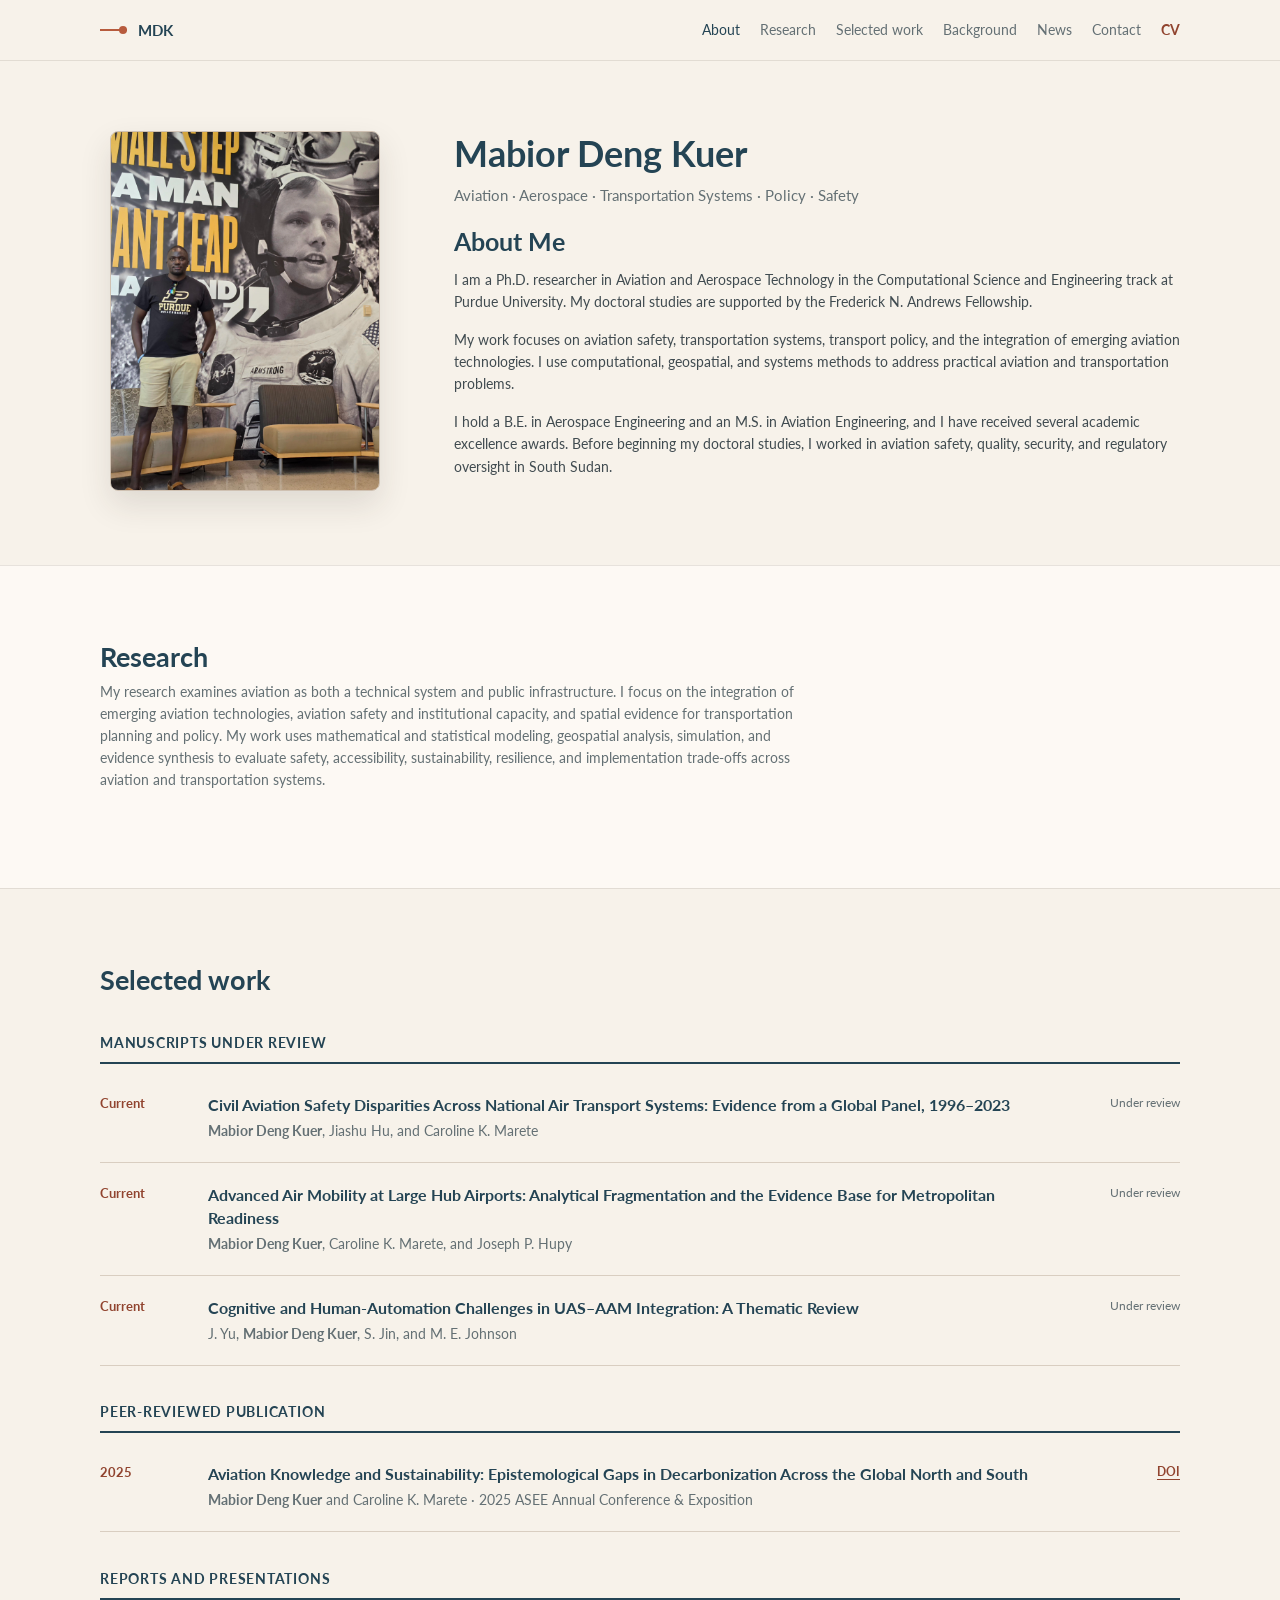
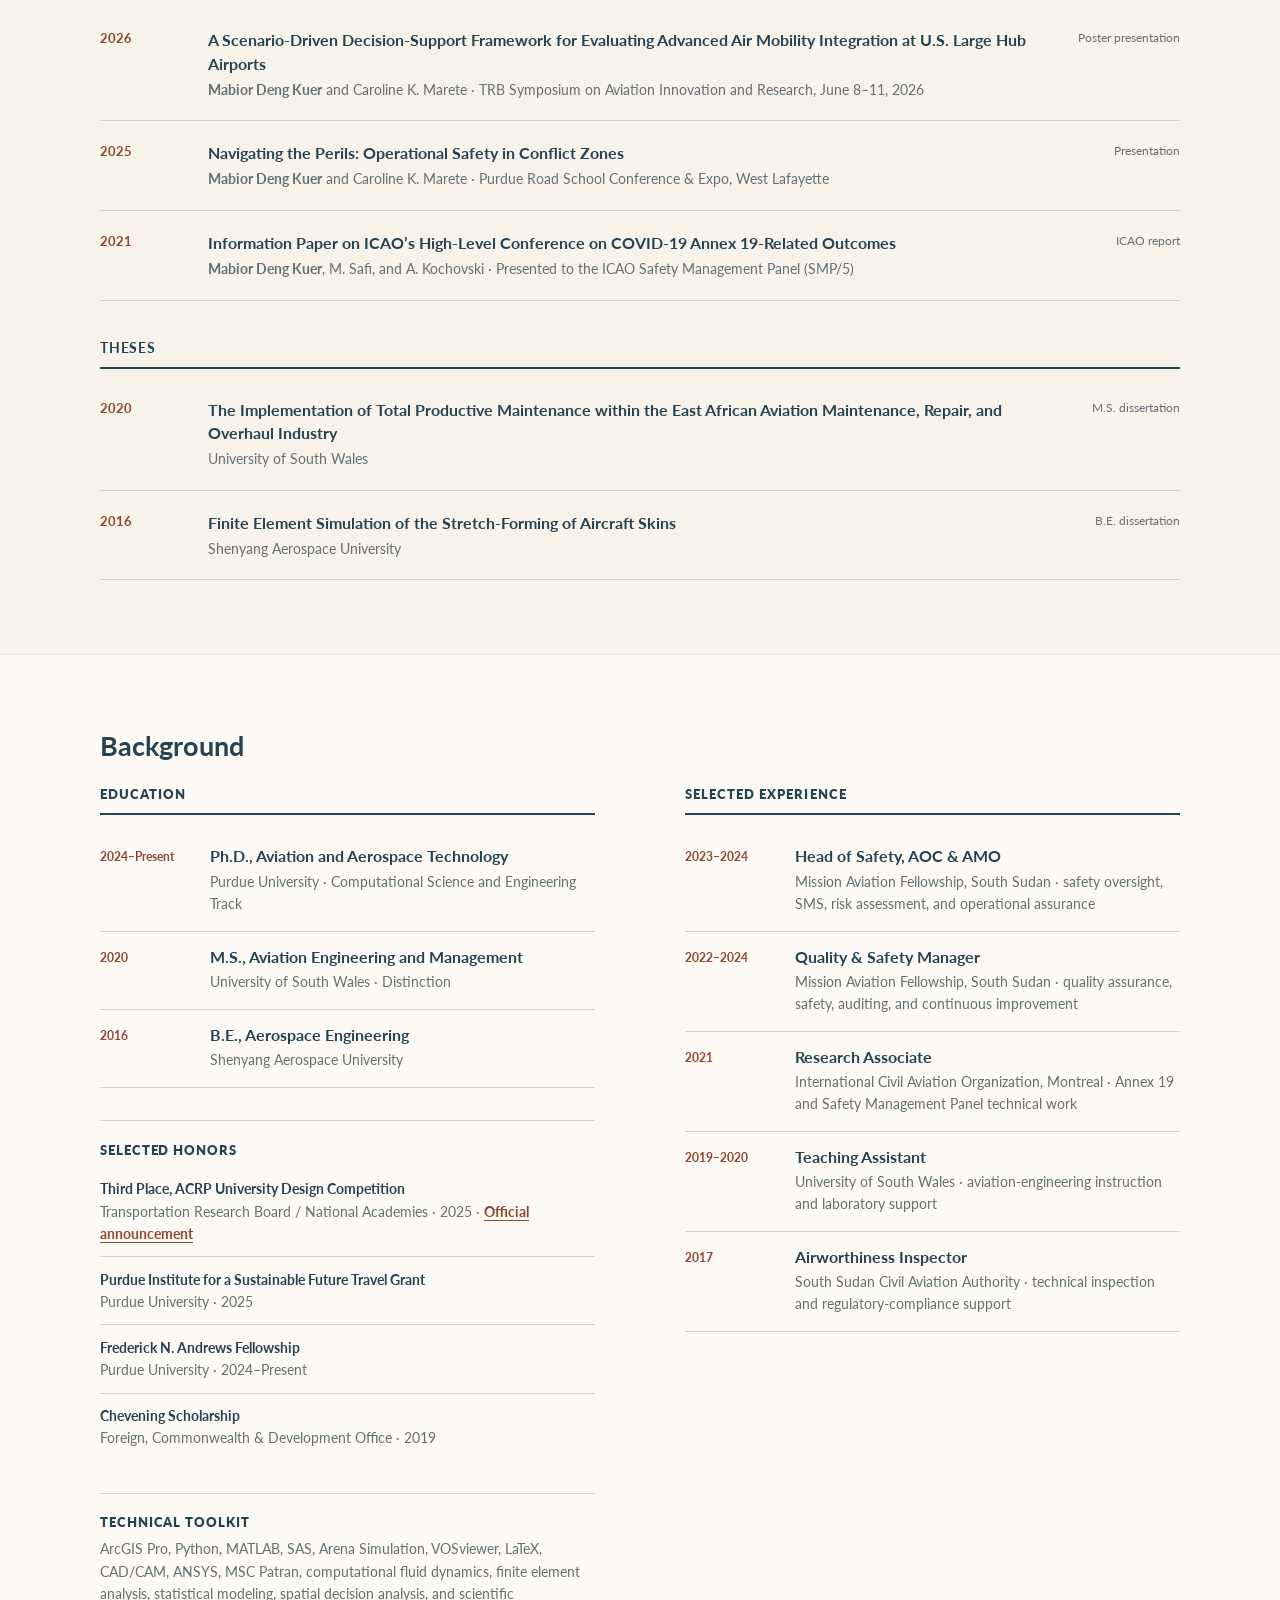
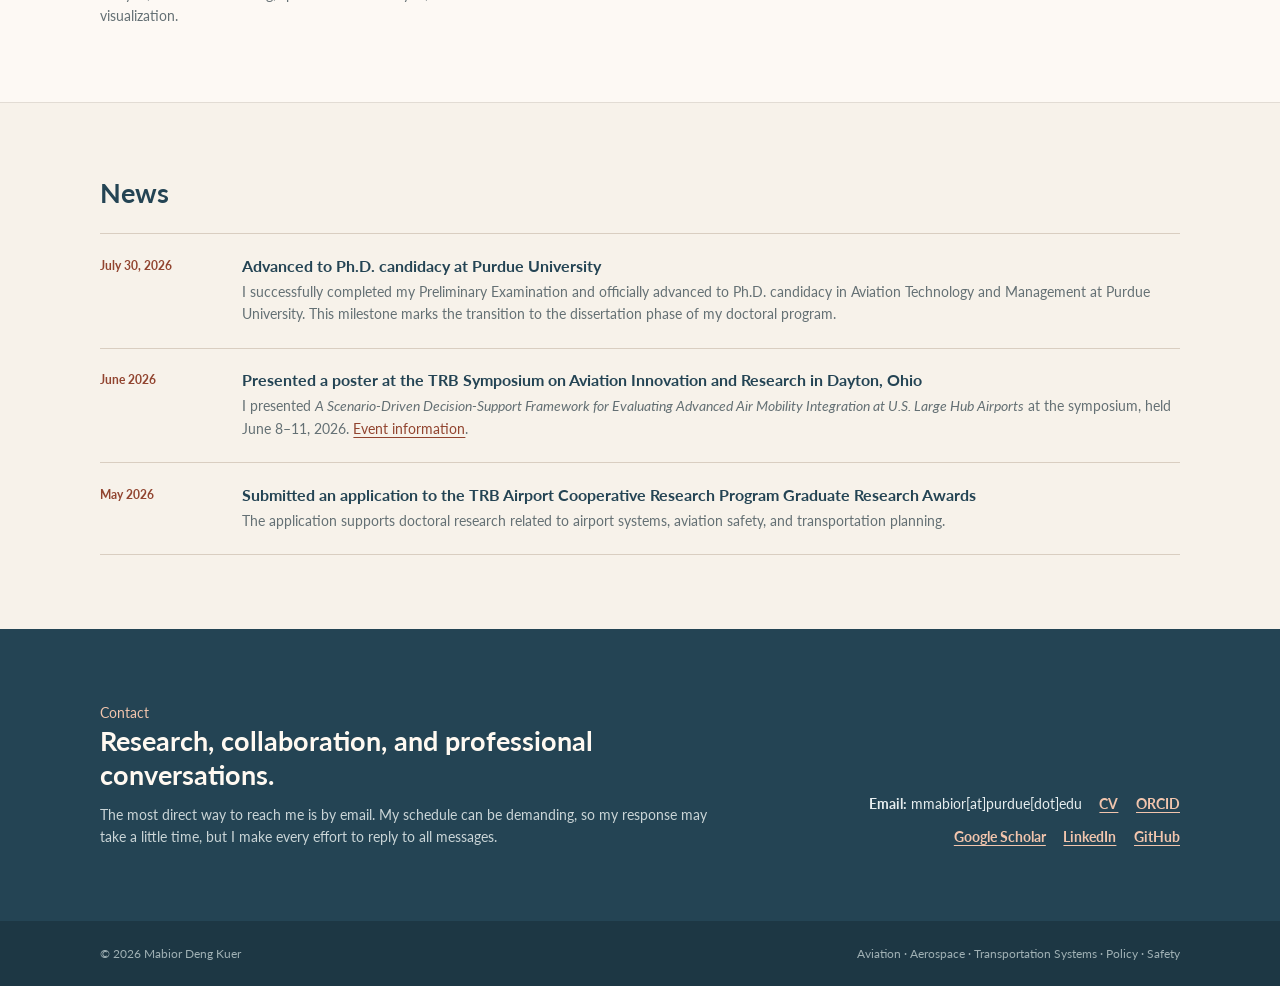
==== index.html @ 644b7e31 "Updated" ====
<!DOCTYPE html>

<html lang="en">
<head>
<meta charset="utf-8"/>
<meta content="width=device-width, initial-scale=1" name="viewport"/>
<title>Mabior Deng Kuer | Ph.D. Student at Purdue University</title>
<meta content="Mabior Deng Kuer is a Purdue University Ph.D. researcher in Aviation and Aerospace Technology working across Advanced Air Mobility, airport systems, transport policy, aviation safety, GIS, and computational methods." name="description"/>
<meta content="#f7f2ea" name="theme-color"/>
<meta content="website" property="og:type"/>
<meta content="Mabior Deng Kuer | Ph.D. Student at Purdue University" property="og:title"/>
<meta content="Research in transportation systems, transport policy, aviation safety, Advanced Air Mobility, and GIS." property="og:description"/>
<meta content="https://mabiordeng.github.io/profile.jpg" property="og:image"/>
<link href="https://mabiordeng.github.io/" rel="canonical"/>
<link href="https://fonts.googleapis.com" rel="preconnect"/>
<link crossorigin="" href="https://fonts.gstatic.com" rel="preconnect"/>
<link href="https://fonts.googleapis.com/css2?family=Lato:wght@400;700&amp;display=swap" rel="stylesheet"/>
<style>
    :root {
      --paper: #f7f2ea;
      --paper-light: #fffdf9;
      --ink: #25323a;
      --muted: #647074;
      --navy: #244454;
      --rust: #b75b3d;
      --rust-dark: #91442f;
      --sage: #738177;
      --line: #d9cec1;
      --soft-line: rgba(75, 61, 48, .12);
      --max: 1080px;
      --sans: "Lato", Arial, Helvetica, sans-serif;
      --serif: "Lato", Arial, Helvetica, sans-serif;
    }
    * { box-sizing: border-box; }
    html { scroll-behavior: smooth; }
    body {
      margin: 0;
      color: var(--ink);
      background: var(--paper);
      font-family: var(--sans);
      font-size: 14px;
      line-height: 1.58;
      text-rendering: optimizeLegibility;
    }
    a { color: var(--rust-dark); text-underline-offset: 3px; }
    a:hover { color: var(--navy); }
    img { max-width: 100%; }
    .wrap { width: min(calc(100% - 2.5rem), var(--max)); margin-inline: auto; }
    .skip-link { position: absolute; left: -9999px; top: 0; }
    .skip-link:focus { left: 1rem; top: 1rem; z-index: 1000; padding: .6rem .8rem; background: #fff; }

    .site-header {
      position: sticky;
      top: 0;
      z-index: 100;
      background: rgba(247, 242, 234, .94);
      border-bottom: 1px solid var(--soft-line);
      backdrop-filter: blur(12px);
    }
    .nav {
      min-height: 60px;
      display: flex;
      align-items: center;
      justify-content: space-between;
      gap: 1.5rem;
    }
    .brand {
      display: inline-flex;
      align-items: center;
      gap: .7rem;
      color: var(--navy);
      text-decoration: none;
      font-family: var(--serif);
      font-size: .95rem;
      font-weight: 700;
      white-space: nowrap;
    }
    .brand-mark { width: 27px; height: 2px; background: var(--rust); position: relative; }
    .brand-mark::after { content: ""; position: absolute; right: 0; top: -3px; width: 8px; height: 8px; border-radius: 50%; background: var(--rust); }
    .nav-links { display: flex; align-items: center; gap: 1.25rem; list-style: none; margin: 0; padding: 0; }
    .nav-links a { color: var(--muted); text-decoration: none; font-size: .88rem; }
    .nav-links a:hover, .nav-links a.active { color: var(--navy); }
    .nav-links .cv-link { color: var(--rust-dark); font-weight: 650; }
    .menu-button { display: none; border: 1px solid var(--line); border-radius: 8px; padding: .45rem .65rem; background: transparent; color: var(--navy); font: inherit; }

    section { scroll-margin-top: 88px; }
    .hero { padding: clamp(2.8rem, 6vw, 4.4rem) 0 clamp(3rem, 6vw, 4.6rem); }
    .hero-grid { display: grid; grid-template-columns: 290px minmax(0, 1fr); gap: clamp(2rem, 5vw, 4.5rem); align-items: start; }
    .portrait { width: 270px; margin: 0 auto; }
    .portrait img { display: block; width: 270px; height: 360px; object-fit: cover; object-position: center center; border-radius: 8px; border: 1px solid #cfc1b2; box-shadow: 0 14px 32px rgba(52, 42, 33, .12); }
    .portrait figcaption { margin-top: .7rem; color: var(--ink); font-size: 1rem; font-weight: 400; line-height: 1.4; }
    .profile-fields { margin: -.05rem 0 1.2rem; color: var(--muted); font-size: .96rem; font-weight: 400; line-height: 1.45; }
    h1, h2, h3 { margin-top: 0; color: var(--navy); font-family: var(--sans); font-weight: 700; line-height: 1.25; letter-spacing: 0; }
    h1 { max-width: none; margin-bottom: .55rem; font-size: 2.25rem; white-space: nowrap; }
    h2 { margin-bottom: 1rem; font-size: 1.7rem; }
    h3 { margin-bottom: .35rem; font-size: 1.08rem; }
    .role { margin: 0 0 1.25rem; color: var(--rust-dark); font-size: 1.05rem; font-weight: 650; }
    .about-heading { margin: 1.25rem 0 .7rem; font-family: var(--sans); font-size: 1.55rem; font-weight: 700; letter-spacing: 0; }
    .about-copy { max-width: 760px; color: #404b50; }
    .about-copy p { margin: 0 0 1rem; }
    .about-copy p:last-child { margin-bottom: 0; }
    .quick-links { display: flex; flex-wrap: wrap; gap: .65rem 1.2rem; margin-top: 1.5rem; }
    .quick-links a { font-size: .9rem; font-weight: 650; text-decoration-thickness: 1px; }

    .section { padding: clamp(3rem, 6vw, 4.6rem) 0; border-top: 1px solid var(--soft-line); }
    .section.alt { background: rgba(255, 253, 249, .72); }
    .section-heading { display: grid; grid-template-columns: 170px minmax(0, 1fr); gap: 2rem; margin-bottom: 2.2rem; }
    .section-label { padding-top: .35rem; color: var(--rust-dark); font-size: .76rem; font-weight: 750; letter-spacing: .1em; text-transform: uppercase; }
    .section-heading h2 { margin: 0; }
    .section-heading.single { display: block; margin-bottom: 1.45rem; }
    .section-heading.single h2 { margin: 0; }

    .section-intro { max-width: 720px; margin: .45rem 0 0; color: var(--muted); }


    .news-list { border-top: 1px solid var(--line); }
    .news-item { display: grid; grid-template-columns: 120px minmax(0, 1fr); gap: 1.4rem; padding: 1.35rem 0; border-bottom: 1px solid var(--line); align-items: start; }
    .news-date { color: var(--rust-dark); font-size: .78rem; font-weight: 700; }
    .news-item h3 { margin: 0 0 .3rem; font-family: var(--sans); font-size: 1rem; font-weight: 700; letter-spacing: 0; }
    .news-item p { margin: 0; color: var(--muted); font-size: .9rem; }

    .research-grid { display: grid; grid-template-columns: repeat(3, minmax(0, 1fr)); gap: 1px; background: var(--line); border: 1px solid var(--line); }
    .research-card { min-height: 245px; padding: 1.6rem; background: var(--paper-light); }
    .research-card .number { display: block; margin-bottom: 1.1rem; color: var(--rust); font-family: var(--sans); font-size: 1rem; font-weight: 700; }
    .research-card p { margin: 0; color: var(--muted); font-size: .93rem; }
    .methods { margin: 1.5rem 0 0; color: var(--muted); font-size: .86rem; }
    .methods strong { color: var(--navy); }

    .work-group { margin-top: 2.35rem; }
    .work-group:first-of-type { margin-top: 1.5rem; }
    .work-group-title { margin: 0 0 .55rem; padding-bottom: .65rem; border-bottom: 2px solid var(--navy); font-family: var(--sans); font-size: .88rem; font-weight: 700; letter-spacing: .055em; text-transform: uppercase; }
    .work-list { border-top: 0; }
    .work-item { display: grid; grid-template-columns: 86px minmax(0, 1fr) 120px; gap: 1.35rem; padding: 1.25rem 0; border-bottom: 1px solid var(--line); align-items: start; }
    .work-year { color: var(--rust-dark); font-size: .82rem; font-weight: 700; }
    .work-title { margin: 0 0 .3rem; color: var(--navy); font-family: var(--sans); font-size: 1rem; font-weight: 700; line-height: 1.45; }
    .work-meta { margin: 0; color: var(--muted); font-size: .87rem; line-height: 1.5; }
    .work-status { color: var(--muted); font-size: .78rem; text-align: right; }
    .work-status a { font-weight: 700; }

    .background-grid { display: grid; grid-template-columns: 1fr 1fr; gap: clamp(2.5rem, 7vw, 6rem); }
    .column-title { margin: 0 0 1rem; padding-bottom: .7rem; border-bottom: 2px solid var(--navy); font-family: var(--sans); font-size: .82rem; font-weight: 750; letter-spacing: .08em; text-transform: uppercase; }
    .timeline-item { display: grid; grid-template-columns: 94px minmax(0, 1fr); gap: 1rem; padding: 1rem 0; border-bottom: 1px solid var(--line); }
    .timeline-date { color: var(--rust-dark); font-size: .78rem; font-weight: 700; }
    .timeline-item h3 { margin: 0 0 .25rem; font-family: var(--sans); font-size: .98rem; font-weight: 700; letter-spacing: 0; }
    .timeline-item p { margin: 0; color: var(--muted); font-size: .86rem; }
    .detail-block { margin-top: 2rem; padding-top: 1.3rem; border-top: 1px solid var(--line); }
    .detail-block h3 { font-family: var(--sans); font-size: .82rem; font-weight: 750; letter-spacing: .07em; text-transform: uppercase; }
    .detail-block p { margin: .45rem 0 0; color: var(--muted); font-size: .89rem; }
    .honors-list { list-style: none; margin: .55rem 0 0; padding: 0; }
    .honors-list li { padding: .7rem 0; border-bottom: 1px solid var(--line); color: var(--muted); font-size: .87rem; }
    .honors-list li:last-child { border-bottom: 0; }
    .honors-list strong { display: block; color: var(--navy); font-size: .9rem; }
    .honors-list a { font-weight: 650; }

    .contact { padding: clamp(3rem, 6vw, 4.6rem) 0; background: var(--navy); color: #e7eeef; }
    .contact-grid { display: grid; grid-template-columns: 1.2fr .8fr; gap: 3rem; align-items: end; }
    .contact h2 { margin-bottom: .7rem; color: #fff9f1; }
    .contact p { max-width: 650px; margin: 0; color: #cad5d7; }
    .contact-links { display: flex; flex-wrap: wrap; justify-content: flex-end; gap: .65rem 1.1rem; }
    .contact a { color: #f2c5ad; font-weight: 650; }
    footer { padding: 1.4rem 0; background: #1d3744; color: #9fb0b4; font-size: .78rem; }
    .footer-row { display: flex; justify-content: space-between; gap: 1rem; }

    @media (max-width: 820px) {
      .menu-button { display: inline-block; }
      .nav { position: relative; }
      .nav-links { display: none; position: absolute; top: 100%; left: 0; right: 0; padding: .7rem 1.25rem 1rem; background: var(--paper); border-bottom: 1px solid var(--line); flex-direction: column; align-items: flex-start; gap: .65rem; }
      .nav-links.open { display: flex; }
      .hero-grid { grid-template-columns: 210px minmax(0, 1fr); gap: 1.7rem; }
      .portrait { width: 195px; }
      .portrait img { width: 195px; height: 260px; }
      h1 { font-size: 2rem; white-space: nowrap; }
      .section-heading { grid-template-columns: 1fr; gap: .35rem; }
  
    .research-grid { grid-template-columns: 1fr; }
      .research-card { min-height: 0; }
      .background-grid, .contact-grid { grid-template-columns: 1fr; }
      .news-item { grid-template-columns: 1fr; gap: .25rem; }
      .contact-links { justify-content: flex-start; }
    }
    @media (max-width: 580px) {
      .wrap { width: min(calc(100% - 1.5rem), var(--max)); }
      .brand { font-size: 1.02rem; }
      .hero { padding-top: 2.6rem; }
      .hero-grid { grid-template-columns: 1fr; }
      .portrait { width: 230px; margin-inline: auto; }
      .portrait img { width: 230px; height: 307px; }
      h1 { font-size: 1.8rem; white-space: nowrap; }
      .work-item { grid-template-columns: 1fr; gap: .3rem; }
      .work-year, .work-status { text-align: left; }
      .timeline-item { grid-template-columns: 78px minmax(0, 1fr); gap: .75rem; }
      .footer-row { flex-direction: column; }
    }
    @media (prefers-reduced-motion: reduce) { html { scroll-behavior: auto; } }
  </style>
<script type="application/ld+json">
  {"@context":"https://schema.org","@type":"Person","name":"Mabior Deng Kuer","url":"https://mabiordeng.github.io/","image":"https://mabiordeng.github.io/profile.jpg","affiliation":{"@type":"CollegeOrUniversity","name":"Purdue University"},"jobTitle":"Ph.D. Student in Aviation and Aerospace Technology","sameAs":["https://orcid.org/0009-0005-6542-4896","https://www.linkedin.com/in/engmabior","https://scholar.google.com/citations?user=buZhsjQAAAAJ&hl=en","https://github.com/mabiordeng"]}
  </script>
</head>
<body>
<a class="skip-link" href="#about">Skip to main content</a>
<header class="site-header">
<div class="wrap nav">
<a aria-label="Mabior Deng Kuer home" class="brand" href="#about"><span aria-hidden="true" class="brand-mark"></span>MDK</a>
<button aria-controls="primary-nav" aria-expanded="false" class="menu-button" type="button">Menu</button>
<nav aria-label="Primary navigation">
<ul class="nav-links" id="primary-nav">







<li><a href="#about">About</a></li><li><a href="#research">Research</a></li><li><a href="#work">Selected work</a></li><li><a href="#background">Background</a></li><li><a href="#news">News</a></li><li><a href="#contact">Contact</a></li><li><a class="cv-link" href="Mabior-Deng-Kuer-CV.pdf" rel="noopener" target="_blank">CV</a></li></ul>
</nav>
</div>
</header>
<main>
<section class="hero" id="about">
<div class="wrap hero-grid">
<figure class="portrait">
<img alt="Professional portrait of Mabior Deng Kuer" height="2048" src="profile.jpg" width="1536"/>
</figure>
<div>
<h1>Mabior Deng Kuer</h1>
<p class="profile-fields">Aviation · Aerospace · Transportation Systems · Policy · Safety</p>
<h2 class="about-heading">About Me</h2>
<div class="about-copy"><p>I am a Ph.D. researcher in Aviation and Aerospace Technology in the Computational Science and Engineering track at Purdue University. My doctoral studies are supported by the Frederick N. Andrews Fellowship.</p><p>My work focuses on aviation safety, transportation systems, transport policy, and the integration of emerging aviation technologies. I use computational, geospatial, and systems methods to address practical aviation and transportation problems.</p><p>I hold a B.E. in Aerospace Engineering and an M.S. in Aviation Engineering, and I have received several academic excellence awards. Before beginning my doctoral studies, I worked in aviation safety, quality, security, and regulatory oversight in South Sudan.</p></div>

</div>
</div>
</section>

<section class="section alt" id="research">
<div class="wrap">
<div class="section-heading single">
<h2>Research</h2>
<p class="section-intro">My research examines aviation as both a technical system and public infrastructure. I focus on the integration of emerging aviation technologies, aviation safety and institutional capacity, and spatial evidence for transportation planning and policy. My work uses mathematical and statistical modeling, geospatial analysis, simulation, and evidence synthesis to evaluate safety, accessibility, sustainability, resilience, and implementation trade-offs across aviation and transportation systems.</p>
</div>
</div>
</section>
<section class="section" id="work">
<div class="wrap">
<div class="section-heading single"><h2>Selected work</h2></div>

<div class="work-group">
<h3 class="work-group-title">Manuscripts under review</h3>
<div class="work-list">
<article class="work-item">
<div class="work-year">Current</div>
<div>
<p class="work-title">Civil Aviation Safety Disparities Across National Air Transport Systems: Evidence from a Global Panel, 1996–2023</p>
<p class="work-meta"><strong>Mabior Deng Kuer</strong>, Jiashu Hu, and Caroline K. Marete</p>
</div>
<div class="work-status">Under review</div>
</article>
<article class="work-item">
<div class="work-year">Current</div>
<div>
<p class="work-title">Advanced Air Mobility at Large Hub Airports: Analytical Fragmentation and the Evidence Base for Metropolitan Readiness</p>
<p class="work-meta"><strong>Mabior Deng Kuer</strong>, Caroline K. Marete, and Joseph P. Hupy</p>
</div>
<div class="work-status">Under review</div>
</article>
<article class="work-item">
<div class="work-year">Current</div>
<div>
<p class="work-title">Cognitive and Human-Automation Challenges in UAS–AAM Integration: A Thematic Review</p>
<p class="work-meta">J. Yu, <strong>Mabior Deng Kuer</strong>, S. Jin, and M. E. Johnson</p>
</div>
<div class="work-status">Under review</div>
</article>
</div>
</div>

<div class="work-group">
<h3 class="work-group-title">Peer-reviewed publication</h3>
<div class="work-list">
<article class="work-item">
<div class="work-year">2025</div>
<div>
<p class="work-title">Aviation Knowledge and Sustainability: Epistemological Gaps in Decarbonization Across the Global North and South</p>
<p class="work-meta"><strong>Mabior Deng Kuer</strong> and Caroline K. Marete · 2025 ASEE Annual Conference &amp; Exposition</p>
</div>
<div class="work-status"><a href="https://doi.org/10.18260/1-2--55294" rel="noopener" target="_blank">DOI</a></div>
</article>
</div>
</div>

<div class="work-group">
<h3 class="work-group-title">Reports and presentations</h3>
<div class="work-list">
<article class="work-item">
<div class="work-year">2026</div>
<div>
<p class="work-title">A Scenario-Driven Decision-Support Framework for Evaluating Advanced Air Mobility Integration at U.S. Large Hub Airports</p>
<p class="work-meta"><strong>Mabior Deng Kuer</strong> and Caroline K. Marete · TRB Symposium on Aviation Innovation and Research, June 8–11, 2026</p>
</div>
<div class="work-status">Poster presentation</div>
</article>
<article class="work-item">
<div class="work-year">2025</div>
<div>
<p class="work-title">Navigating the Perils: Operational Safety in Conflict Zones</p>
<p class="work-meta"><strong>Mabior Deng Kuer</strong> and Caroline K. Marete · Purdue Road School Conference &amp; Expo, West Lafayette</p>
</div>
<div class="work-status">Presentation</div>
</article>
<article class="work-item">
<div class="work-year">2021</div>
<div>
<p class="work-title">Information Paper on ICAO’s High-Level Conference on COVID-19 Annex 19-Related Outcomes</p>
<p class="work-meta"><strong>Mabior Deng Kuer</strong>, M. Safi, and A. Kochovski · Presented to the ICAO Safety Management Panel (SMP/5)</p>
</div>
<div class="work-status">ICAO report</div>
</article>
</div>
</div>

<div class="work-group">
<h3 class="work-group-title">Theses</h3>
<div class="work-list">
<article class="work-item">
<div class="work-year">2020</div>
<div>
<p class="work-title">The Implementation of Total Productive Maintenance within the East African Aviation Maintenance, Repair, and Overhaul Industry</p>
<p class="work-meta">University of South Wales</p>
</div>
<div class="work-status">M.S. dissertation</div>
</article>
<article class="work-item">
<div class="work-year">2016</div>
<div>
<p class="work-title">Finite Element Simulation of the Stretch-Forming of Aircraft Skins</p>
<p class="work-meta">Shenyang Aerospace University</p>
</div>
<div class="work-status">B.E. dissertation</div>
</article>
</div>
</div>

</div>
</section>
<section class="section alt" id="background">
<div class="wrap">
<div class="section-heading single"><h2>Background</h2></div>
<div class="background-grid">
<div>
<h3 class="column-title">Education</h3>
<div class="timeline-item">
<div class="timeline-date">2024–Present</div>
<div><h3>Ph.D., Aviation and Aerospace Technology</h3><p>Purdue University · Computational Science and Engineering Track</p></div>
</div>
<div class="timeline-item">
<div class="timeline-date">2020</div>
<div><h3>M.S., Aviation Engineering and Management</h3><p>University of South Wales · Distinction</p></div>
</div>
<div class="timeline-item">
<div class="timeline-date">2016</div>
<div><h3>B.E., Aerospace Engineering</h3><p>Shenyang Aerospace University</p></div>
</div>
<div class="detail-block">
<h3>Selected honors</h3>
<ul class="honors-list">
<li>
<strong>Third Place, ACRP University Design Competition</strong>
                  Transportation Research Board / National Academies · 2025 · <a href="https://www.nationalacademies.org/news/winners-selected-for-the-trb-airport-cooperative-research-program-s-2024-2025-university-design-competition-for-addressing-airport-needs" rel="noopener" target="_blank">Official announcement</a>
</li>
<li><strong>Purdue Institute for a Sustainable Future Travel Grant</strong>Purdue University · 2025</li>
<li><strong>Frederick N. Andrews Fellowship</strong>Purdue University · 2024–Present</li>
<li><strong>Chevening Scholarship</strong>Foreign, Commonwealth &amp; Development Office · 2019</li>
</ul>
</div>
<div class="detail-block">
<h3>Technical toolkit</h3>
<p>ArcGIS Pro, Python, MATLAB, SAS, Arena Simulation, VOSviewer, LaTeX, CAD/CAM, ANSYS, MSC Patran, computational fluid dynamics, finite element analysis, statistical modeling, spatial decision analysis, and scientific visualization.</p>
</div>
</div>
<div>
<h3 class="column-title">Selected experience</h3>
<div class="timeline-item">
<div class="timeline-date">2023–2024</div>
<div><h3>Head of Safety, AOC &amp; AMO</h3><p>Mission Aviation Fellowship, South Sudan · safety oversight, SMS, risk assessment, and operational assurance</p></div>
</div>
<div class="timeline-item">
<div class="timeline-date">2022–2024</div>
<div><h3>Quality &amp; Safety Manager</h3><p>Mission Aviation Fellowship, South Sudan · quality assurance, safety, auditing, and continuous improvement</p></div>
</div>
<div class="timeline-item">
<div class="timeline-date">2021</div>
<div><h3>Research Associate</h3><p>International Civil Aviation Organization, Montreal · Annex 19 and Safety Management Panel technical work</p></div>
</div>
<div class="timeline-item">
<div class="timeline-date">2019–2020</div>
<div><h3>Teaching Assistant</h3><p>University of South Wales · aviation-engineering instruction and laboratory support</p></div>
</div>
<div class="timeline-item">
<div class="timeline-date">2017</div>
<div><h3>Airworthiness Inspector</h3><p>South Sudan Civil Aviation Authority · technical inspection and regulatory-compliance support</p></div>
</div>
</div>
</div>
</div>
</section>
<section class="section" id="news">
<div class="wrap">
<div class="section-heading single"><h2>News</h2></div>
<div class="news-list">
<article class="news-item">
<time class="news-date" datetime="2026-07-30">July 30, 2026</time>
<div>
<h3>Advanced to Ph.D. candidacy at Purdue University</h3>
<p>I successfully completed my Preliminary Examination and officially advanced to Ph.D. candidacy in Aviation Technology and Management at Purdue University. This milestone marks the transition to the dissertation phase of my doctoral program.</p>
</div>
</article>
<article class="news-item">
<time class="news-date" datetime="2026-06">June 2026</time>
<div>
<h3>Presented a poster at the TRB Symposium on Aviation Innovation and Research in Dayton, Ohio</h3>
<p>I presented <em>A Scenario-Driven Decision-Support Framework for Evaluating Advanced Air Mobility Integration at U.S. Large Hub Airports</em> at the symposium, held June 8–11, 2026. <a href="https://www.nationalacademies.org/events/1075#agenda" rel="noopener" target="_blank">Event information</a>.</p>
</div>
</article>
<article class="news-item">
<time class="news-date" datetime="2026-05">May 2026</time>
<div>
<h3>Submitted an application to the TRB Airport Cooperative Research Program Graduate Research Awards</h3>
<p>The application supports doctoral research related to airport systems, aviation safety, and transportation planning.</p>
</div>
</article>
</div>
</div>
</section><section class="contact" id="contact">
<div class="wrap contact-grid">
<div>
<p class="eyebrow" style="color:#f2c5ad">Contact</p>
<h2>Research, collaboration, and professional conversations.</h2>
<p>The most direct way to reach me is by email. My schedule can be demanding, so my response may take a little time, but I make every effort to reply to all messages.</p>
</div>
<div class="contact-links">
<span><strong>Email:</strong> mmabior[at]purdue[dot]edu</span>
<a href="Mabior-Deng-Kuer-CV.pdf" rel="noopener" target="_blank">CV</a>
<a href="https://orcid.org/0009-0005-6542-4896" rel="noopener" target="_blank">ORCID</a>
<a href="https://scholar.google.com/citations?user=buZhsjQAAAAJ&amp;hl=en" rel="noopener" target="_blank">Google Scholar</a>
<a href="https://www.linkedin.com/in/engmabior" rel="noopener" target="_blank">LinkedIn</a>
<a href="https://github.com/mabiordeng" rel="noopener" target="_blank">GitHub</a>
</div>
</div>
</section>
</main>
<footer>
<div class="wrap footer-row">
<span>© <span id="year"></span> Mabior Deng Kuer</span>
<span>Aviation · Aerospace · Transportation Systems · Policy · Safety</span>
</div>
</footer>
<script>
    const button = document.querySelector('.menu-button');
    const menu = document.querySelector('.nav-links');
    button.addEventListener('click', () => {
      const open = menu.classList.toggle('open');
      button.setAttribute('aria-expanded', String(open));
    });
    document.querySelectorAll('.nav-links a').forEach(link => link.addEventListener('click', () => {
      menu.classList.remove('open');
      button.setAttribute('aria-expanded', 'false');
    }));
    const links = [...document.querySelectorAll('.nav-links a[href^="#"]')];
    const sections = links.map(a => document.querySelector(a.getAttribute('href'))).filter(Boolean);
    const observer = new IntersectionObserver(entries => {
      entries.forEach(entry => {
        if (entry.isIntersecting) {
          links.forEach(a => a.classList.toggle('active', a.getAttribute('href') === '#' + entry.target.id));
        }
      });
    }, { rootMargin: '-25% 0px -65% 0px' });
    sections.forEach(section => observer.observe(section));
    document.getElementById('year').textContent = new Date().getFullYear();
  </script>
</body>
</html>
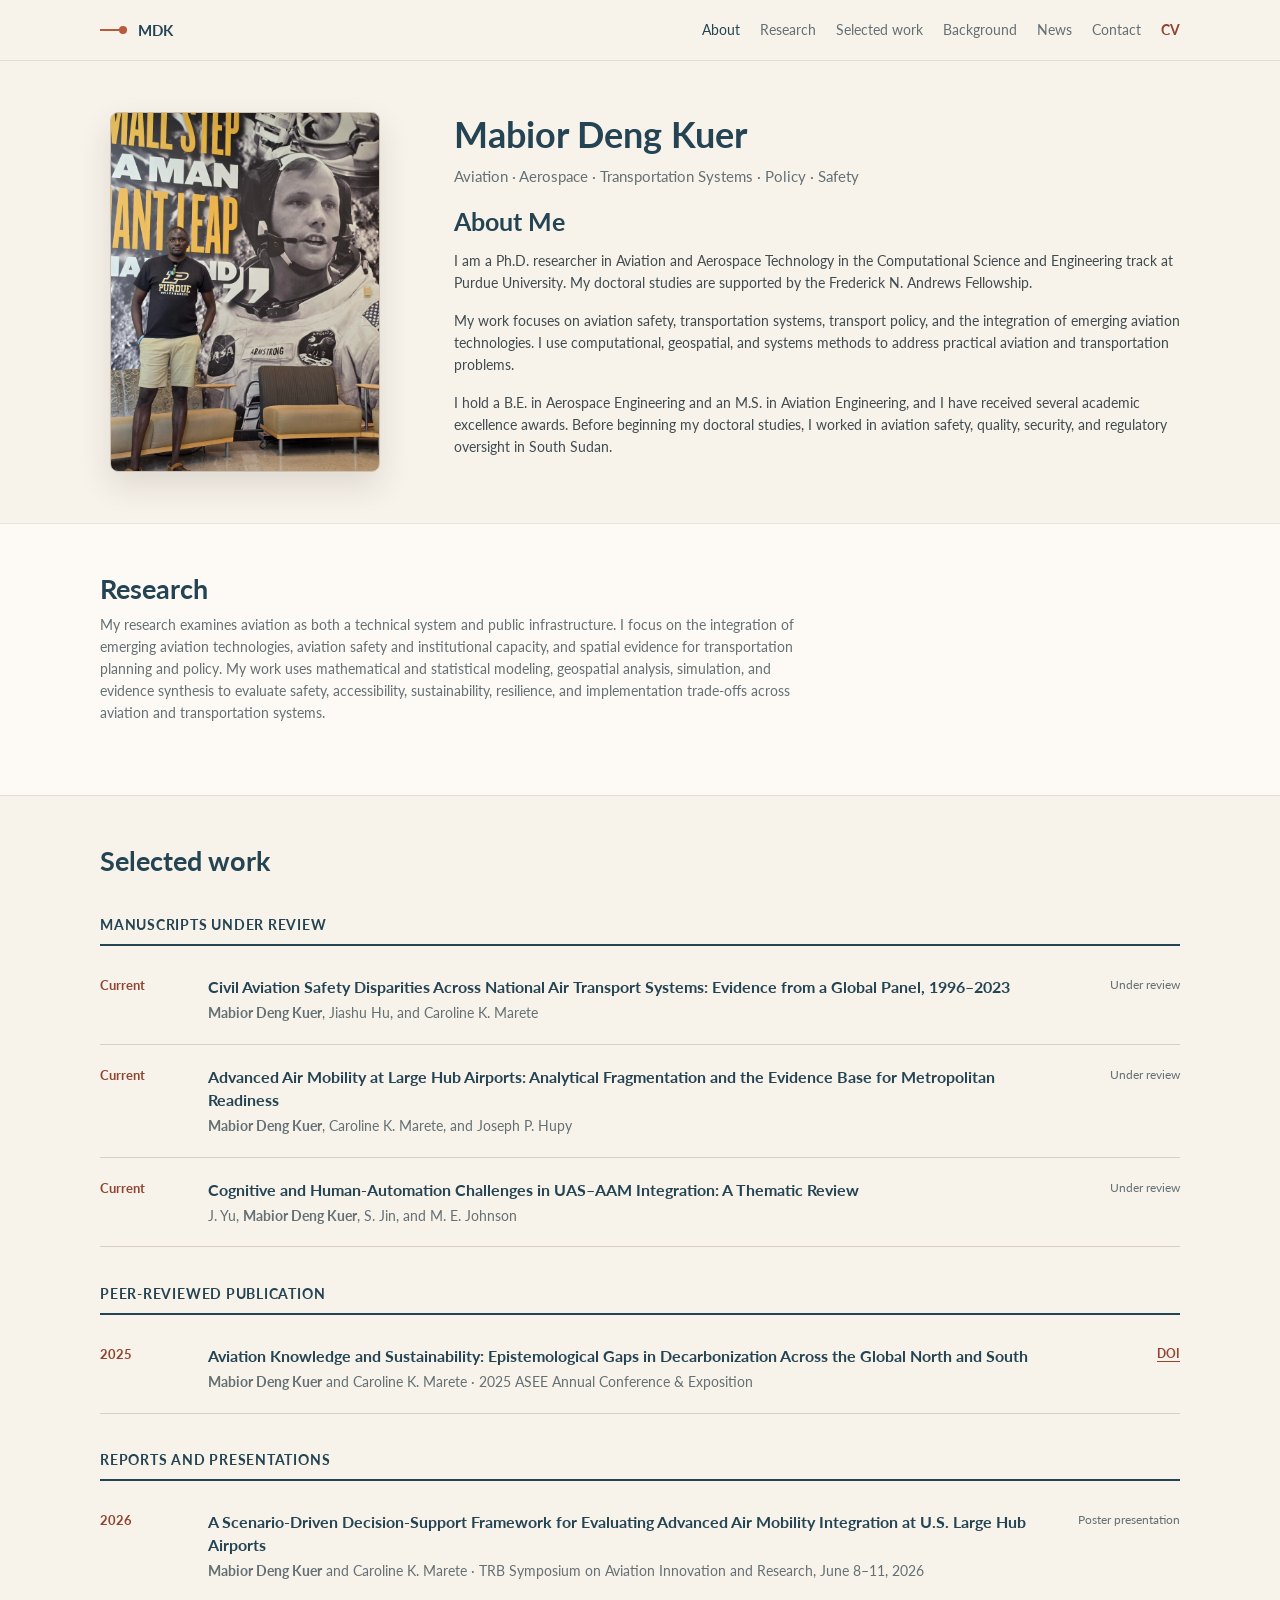
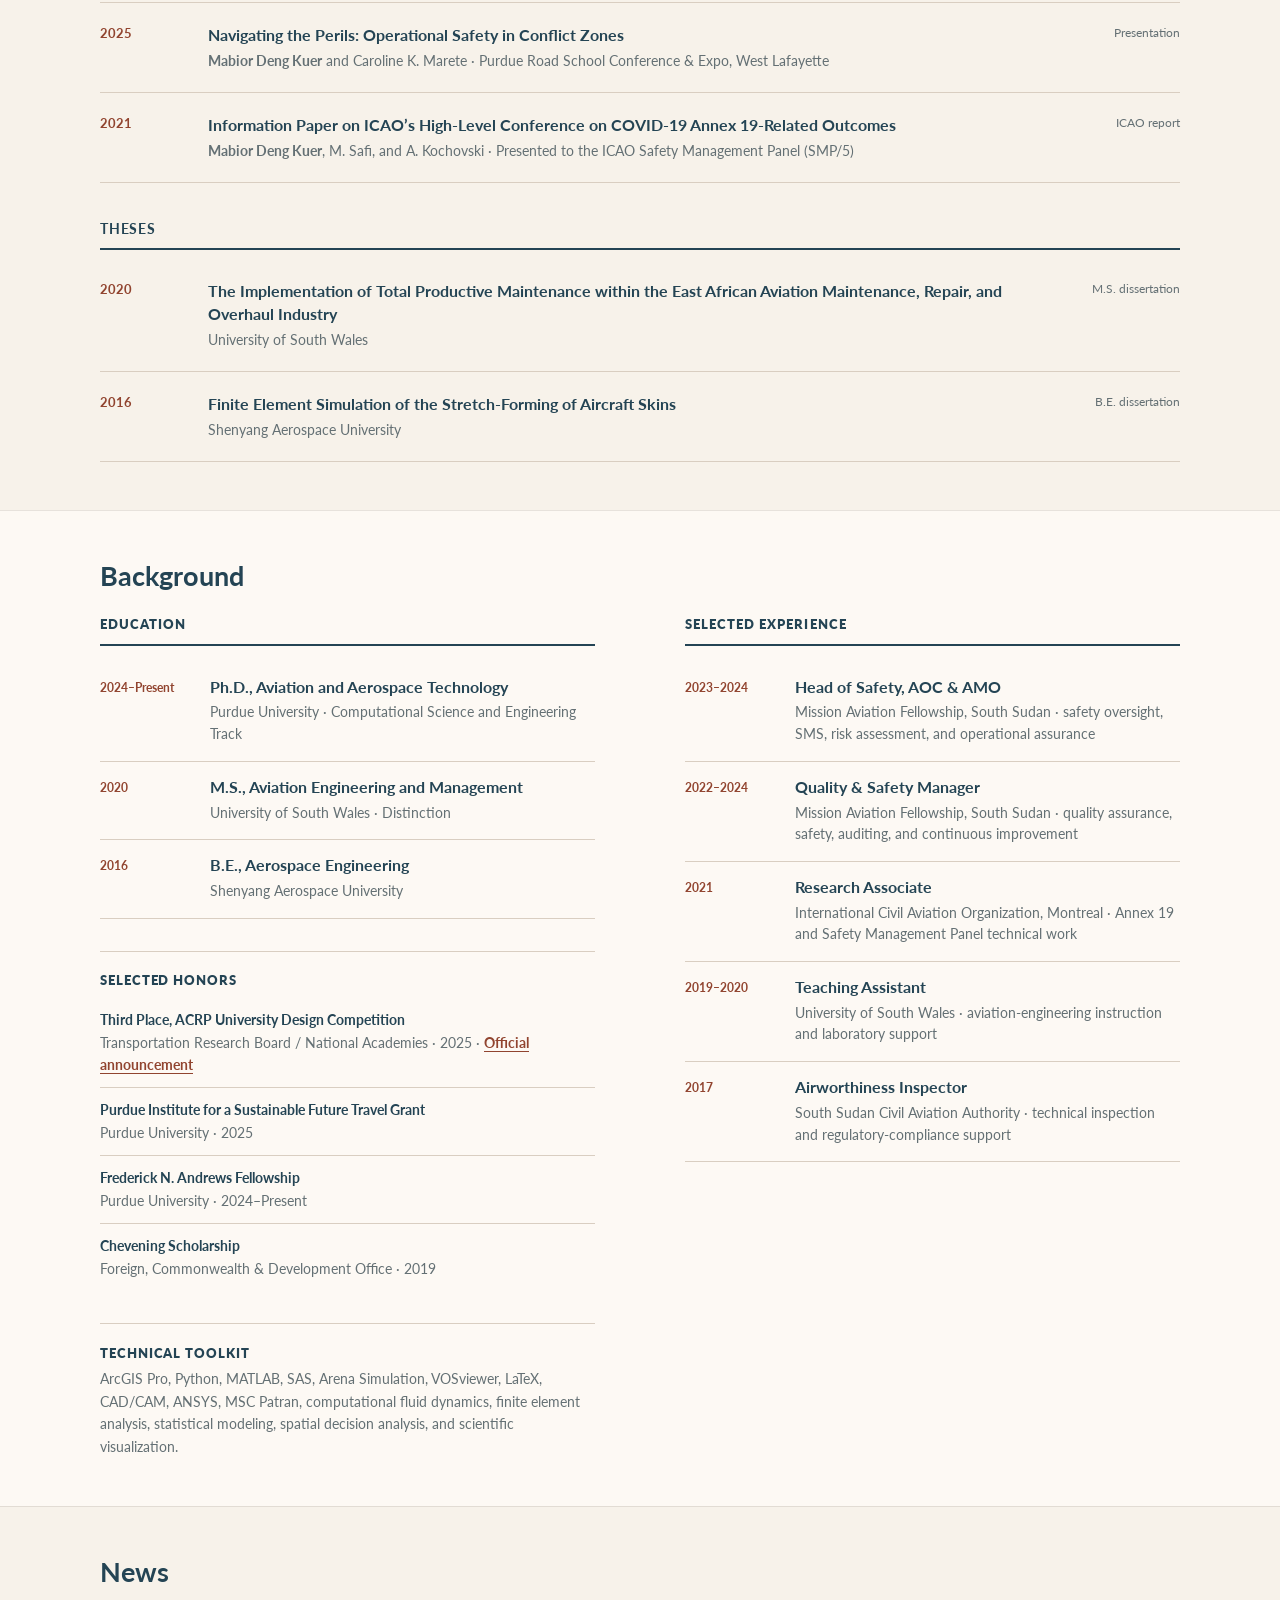
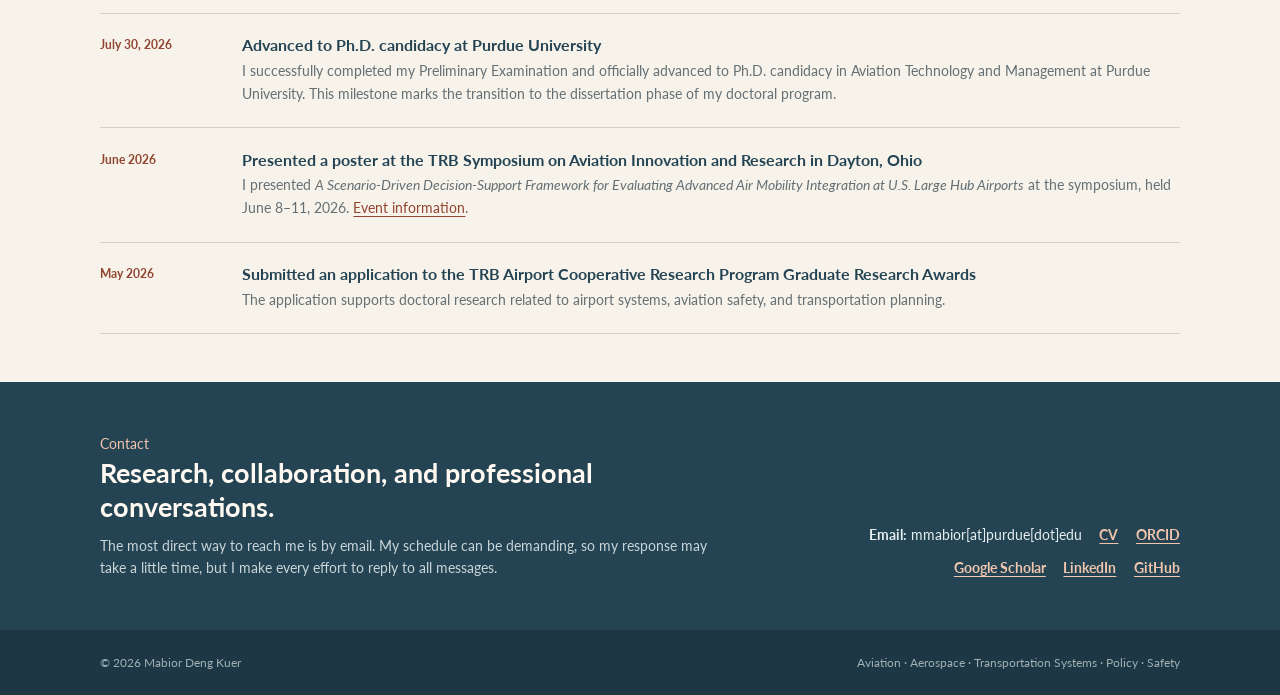
==== commit d44e0ab3: "condensed" ====
--- a/index.html
+++ b/index.html
@@ -84,7 +84,7 @@
     .menu-button { display: none; border: 1px solid var(--line); border-radius: 8px; padding: .45rem .65rem; background: transparent; color: var(--navy); font: inherit; }
 
     section { scroll-margin-top: 88px; }
-    .hero { padding: clamp(2.8rem, 6vw, 4.4rem) 0 clamp(3rem, 6vw, 4.6rem); }
+    .hero { padding: clamp(2.3rem, 4vw, 3.3rem) 0 clamp(2.3rem, 4vw, 3.3rem); }
     .hero-grid { display: grid; grid-template-columns: 290px minmax(0, 1fr); gap: clamp(2rem, 5vw, 4.5rem); align-items: start; }
     .portrait { width: 270px; margin: 0 auto; }
     .portrait img { display: block; width: 270px; height: 360px; object-fit: cover; object-position: center center; border-radius: 8px; border: 1px solid #cfc1b2; box-shadow: 0 14px 32px rgba(52, 42, 33, .12); }
@@ -102,7 +102,7 @@
     .quick-links { display: flex; flex-wrap: wrap; gap: .65rem 1.2rem; margin-top: 1.5rem; }
     .quick-links a { font-size: .9rem; font-weight: 650; text-decoration-thickness: 1px; }
 
-    .section { padding: clamp(3rem, 6vw, 4.6rem) 0; border-top: 1px solid var(--soft-line); }
+    .section { padding: clamp(2rem, 4vw, 3rem) 0; border-top: 1px solid var(--soft-line); }
     .section.alt { background: rgba(255, 253, 249, .72); }
     .section-heading { display: grid; grid-template-columns: 170px minmax(0, 1fr); gap: 2rem; margin-bottom: 2.2rem; }
     .section-label { padding-top: .35rem; color: var(--rust-dark); font-size: .76rem; font-weight: 750; letter-spacing: .1em; text-transform: uppercase; }
@@ -152,7 +152,7 @@
     .honors-list strong { display: block; color: var(--navy); font-size: .9rem; }
     .honors-list a { font-weight: 650; }
 
-    .contact { padding: clamp(3rem, 6vw, 4.6rem) 0; background: var(--navy); color: #e7eeef; }
+    .contact { padding: clamp(2.2rem, 4vw, 3.2rem) 0; background: var(--navy); color: #e7eeef; }
     .contact-grid { display: grid; grid-template-columns: 1.2fr .8fr; gap: 3rem; align-items: end; }
     .contact h2 { margin-bottom: .7rem; color: #fff9f1; }
     .contact p { max-width: 650px; margin: 0; color: #cad5d7; }
@@ -181,7 +181,7 @@
     @media (max-width: 580px) {
       .wrap { width: min(calc(100% - 1.5rem), var(--max)); }
       .brand { font-size: 1.02rem; }
-      .hero { padding-top: 2.6rem; }
+      .hero { padding-top: 2.2rem; }
       .hero-grid { grid-template-columns: 1fr; }
       .portrait { width: 230px; margin-inline: auto; }
       .portrait img { width: 230px; height: 307px; }
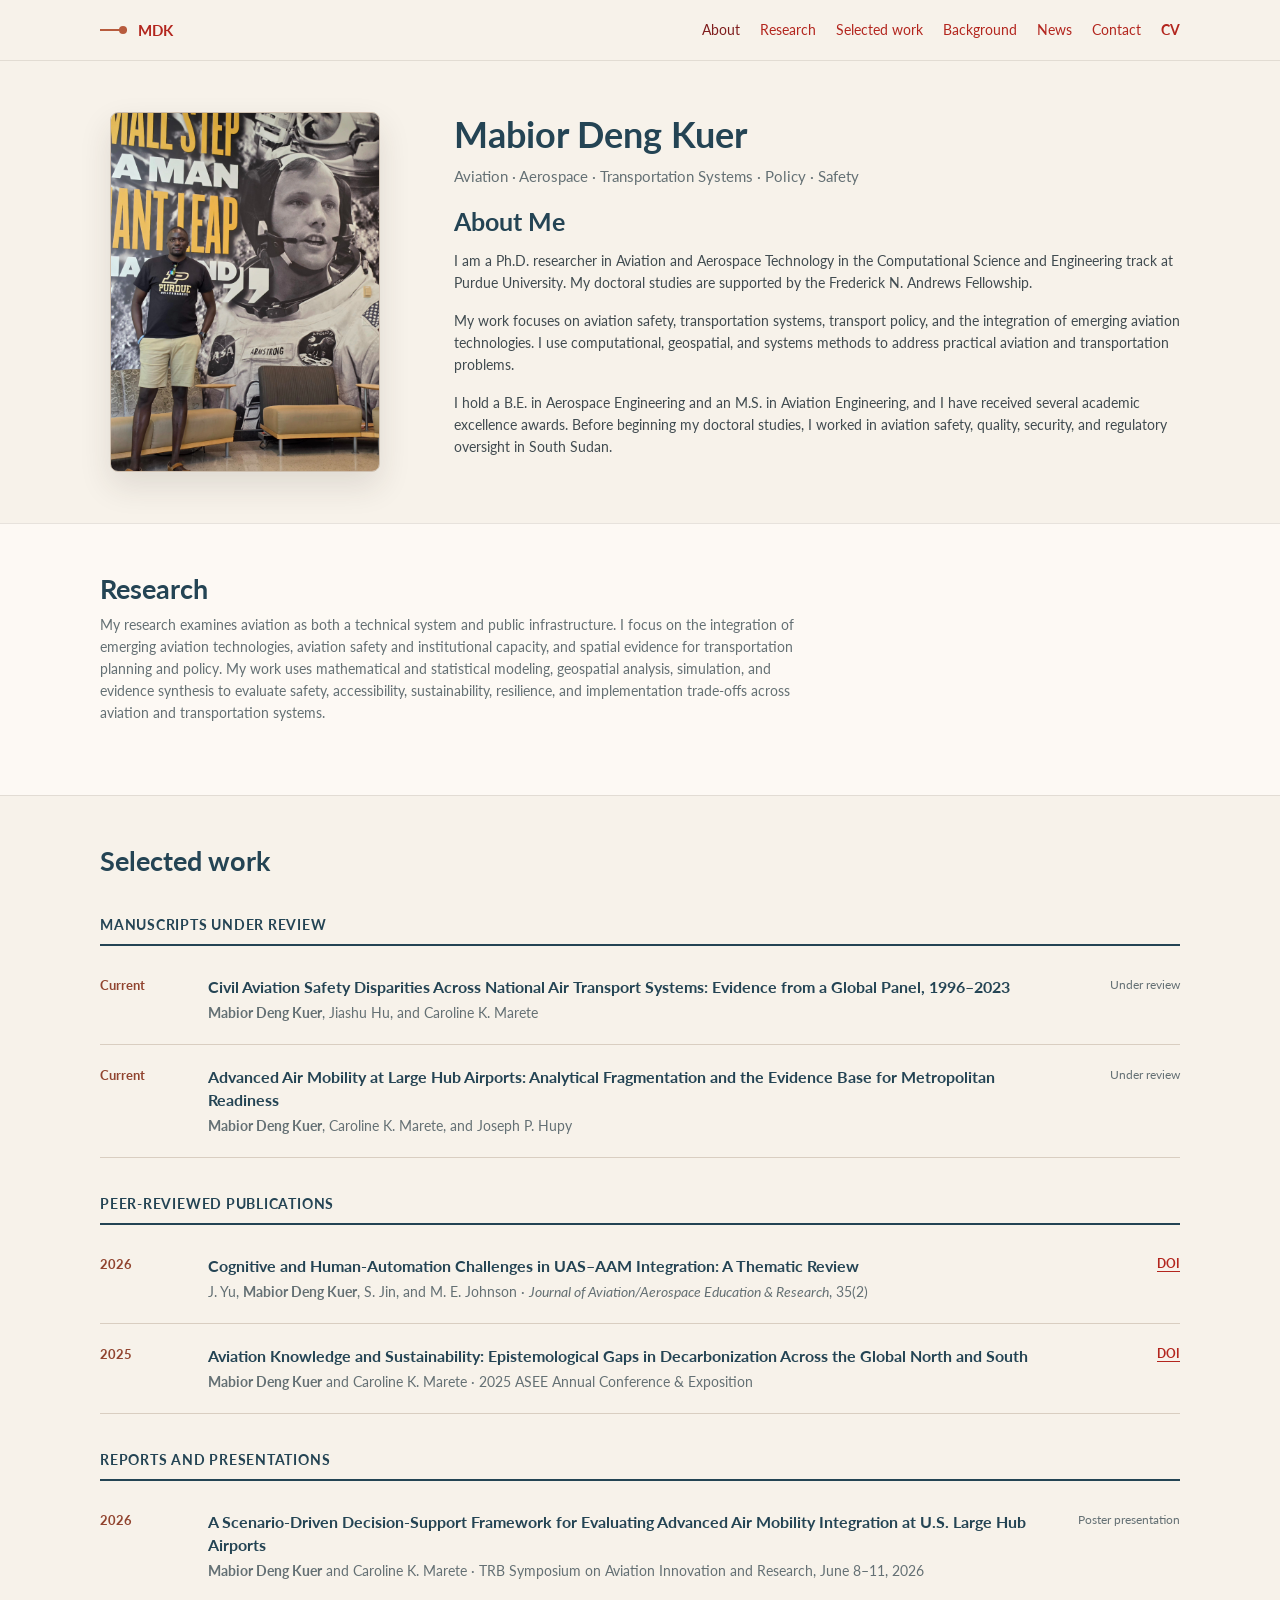
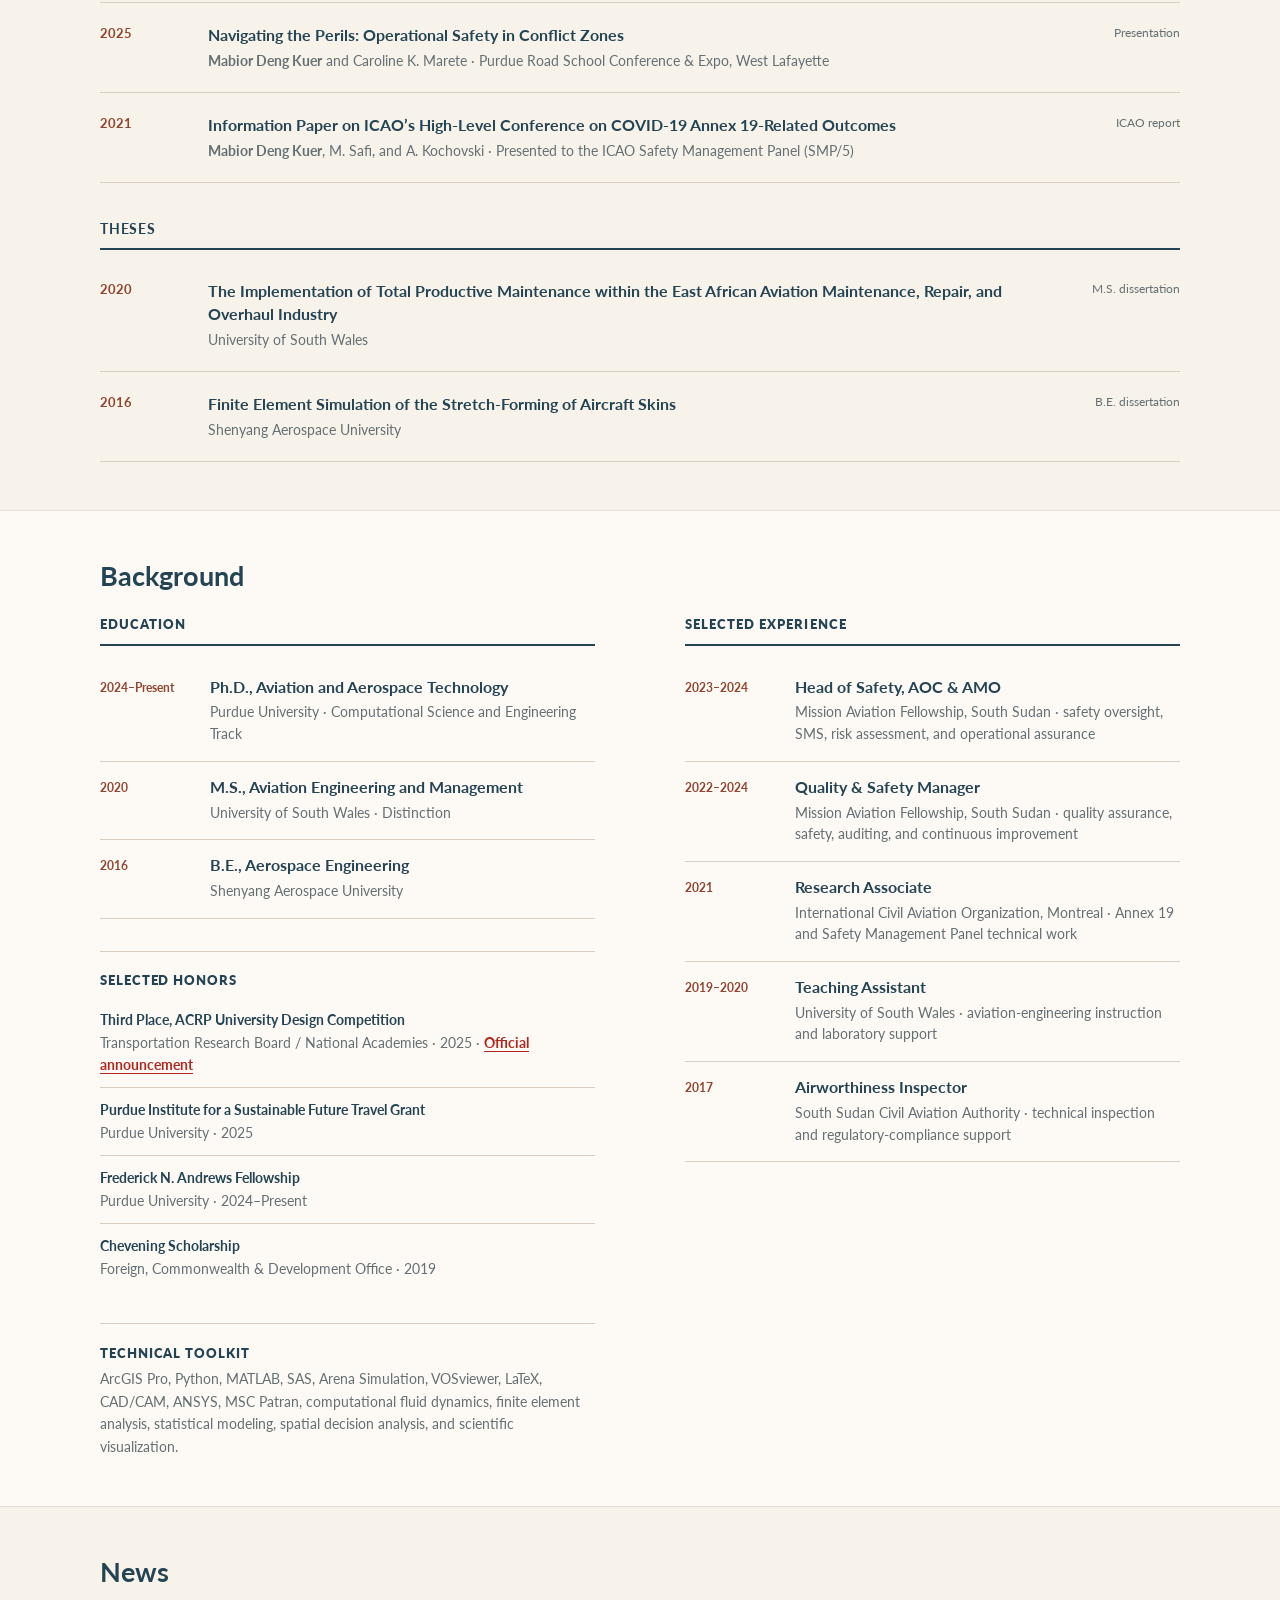
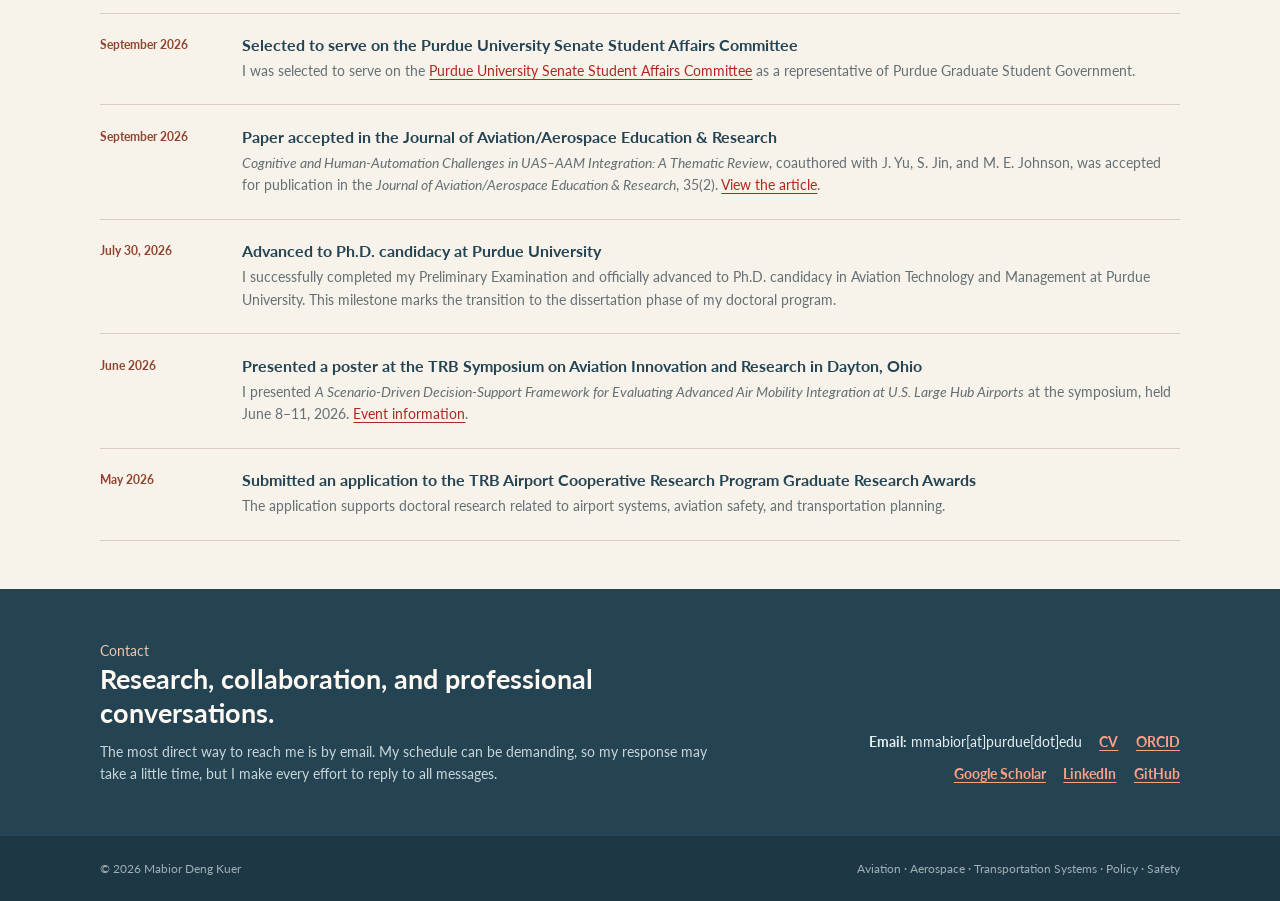
==== commit 86e13cc2: "Updated" ====
--- a/index.html
+++ b/index.html
@@ -42,8 +42,8 @@
       line-height: 1.58;
       text-rendering: optimizeLegibility;
     }
-    a { color: var(--rust-dark); text-underline-offset: 3px; }
-    a:hover { color: var(--navy); }
+    a { color: #b3261e; text-underline-offset: 3px; }
+    a:hover { color: #7f1d1d; }
     img { max-width: 100%; }
     .wrap { width: min(calc(100% - 2.5rem), var(--max)); margin-inline: auto; }
     .skip-link { position: absolute; left: -9999px; top: 0; }
@@ -68,7 +68,7 @@
       display: inline-flex;
       align-items: center;
       gap: .7rem;
-      color: var(--navy);
+      color: #b3261e;
       text-decoration: none;
       font-family: var(--serif);
       font-size: .95rem;
@@ -78,9 +78,9 @@
     .brand-mark { width: 27px; height: 2px; background: var(--rust); position: relative; }
     .brand-mark::after { content: ""; position: absolute; right: 0; top: -3px; width: 8px; height: 8px; border-radius: 50%; background: var(--rust); }
     .nav-links { display: flex; align-items: center; gap: 1.25rem; list-style: none; margin: 0; padding: 0; }
-    .nav-links a { color: var(--muted); text-decoration: none; font-size: .88rem; }
-    .nav-links a:hover, .nav-links a.active { color: var(--navy); }
-    .nav-links .cv-link { color: var(--rust-dark); font-weight: 650; }
+    .nav-links a { color: #b3261e; text-decoration: none; font-size: .88rem; }
+    .nav-links a:hover, .nav-links a.active { color: #7f1d1d; }
+    .nav-links .cv-link { color: #b3261e; font-weight: 650; }
     .menu-button { display: none; border: 1px solid var(--line); border-radius: 8px; padding: .45rem .65rem; background: transparent; color: var(--navy); font: inherit; }
 
     section { scroll-margin-top: 88px; }
@@ -157,7 +157,7 @@
     .contact h2 { margin-bottom: .7rem; color: #fff9f1; }
     .contact p { max-width: 650px; margin: 0; color: #cad5d7; }
     .contact-links { display: flex; flex-wrap: wrap; justify-content: flex-end; gap: .65rem 1.1rem; }
-    .contact a { color: #f2c5ad; font-weight: 650; }
+    .contact a { color: #ff9f86; font-weight: 650; }
     footer { padding: 1.4rem 0; background: #1d3744; color: #9fb0b4; font-size: .78rem; }
     .footer-row { display: flex; justify-content: space-between; gap: 1rem; }
 
@@ -263,20 +263,20 @@
 </div>
 <div class="work-status">Under review</div>
 </article>
-<article class="work-item">
-<div class="work-year">Current</div>
+</div>
+</div>
+
+<div class="work-group">
+<h3 class="work-group-title">Peer-reviewed publications</h3>
+<div class="work-list">
+<article class="work-item">
+<div class="work-year">2026</div>
 <div>
 <p class="work-title">Cognitive and Human-Automation Challenges in UAS–AAM Integration: A Thematic Review</p>
-<p class="work-meta">J. Yu, <strong>Mabior Deng Kuer</strong>, S. Jin, and M. E. Johnson</p>
-</div>
-<div class="work-status">Under review</div>
-</article>
-</div>
-</div>
-
-<div class="work-group">
-<h3 class="work-group-title">Peer-reviewed publication</h3>
-<div class="work-list">
+<p class="work-meta">J. Yu, <strong>Mabior Deng Kuer</strong>, S. Jin, and M. E. Johnson · <em>Journal of Aviation/Aerospace Education &amp; Research</em>, 35(2)</p>
+</div>
+<div class="work-status"><a href="https://doi.org/10.58940/2329-258X.2228" rel="noopener" target="_blank">DOI</a></div>
+</article>
 <article class="work-item">
 <div class="work-year">2025</div>
 <div>
@@ -407,6 +407,20 @@
 <div class="wrap">
 <div class="section-heading single"><h2>News</h2></div>
 <div class="news-list">
+<article class="news-item">
+<time class="news-date" datetime="2026-09">September 2026</time>
+<div>
+<h3>Selected to serve on the Purdue University Senate Student Affairs Committee</h3>
+<p>I was selected to serve on the <a href="https://www.purdue.edu/senate/committees/standing-committees/studentAffairs/index.php" rel="noopener" target="_blank">Purdue University Senate Student Affairs Committee</a> as a representative of Purdue Graduate Student Government.</p>
+</div>
+</article>
+<article class="news-item">
+<time class="news-date" datetime="2026-09">September 2026</time>
+<div>
+<h3>Paper accepted in the Journal of Aviation/Aerospace Education &amp; Research</h3>
+<p><em>Cognitive and Human-Automation Challenges in UAS–AAM Integration: A Thematic Review</em>, coauthored with J. Yu, S. Jin, and M. E. Johnson, was accepted for publication in the <em>Journal of Aviation/Aerospace Education &amp; Research</em>, 35(2). <a href="https://doi.org/10.58940/2329-258X.2228" rel="noopener" target="_blank">View the article</a>.</p>
+</div>
+</article>
 <article class="news-item">
 <time class="news-date" datetime="2026-07-30">July 30, 2026</time>
 <div>
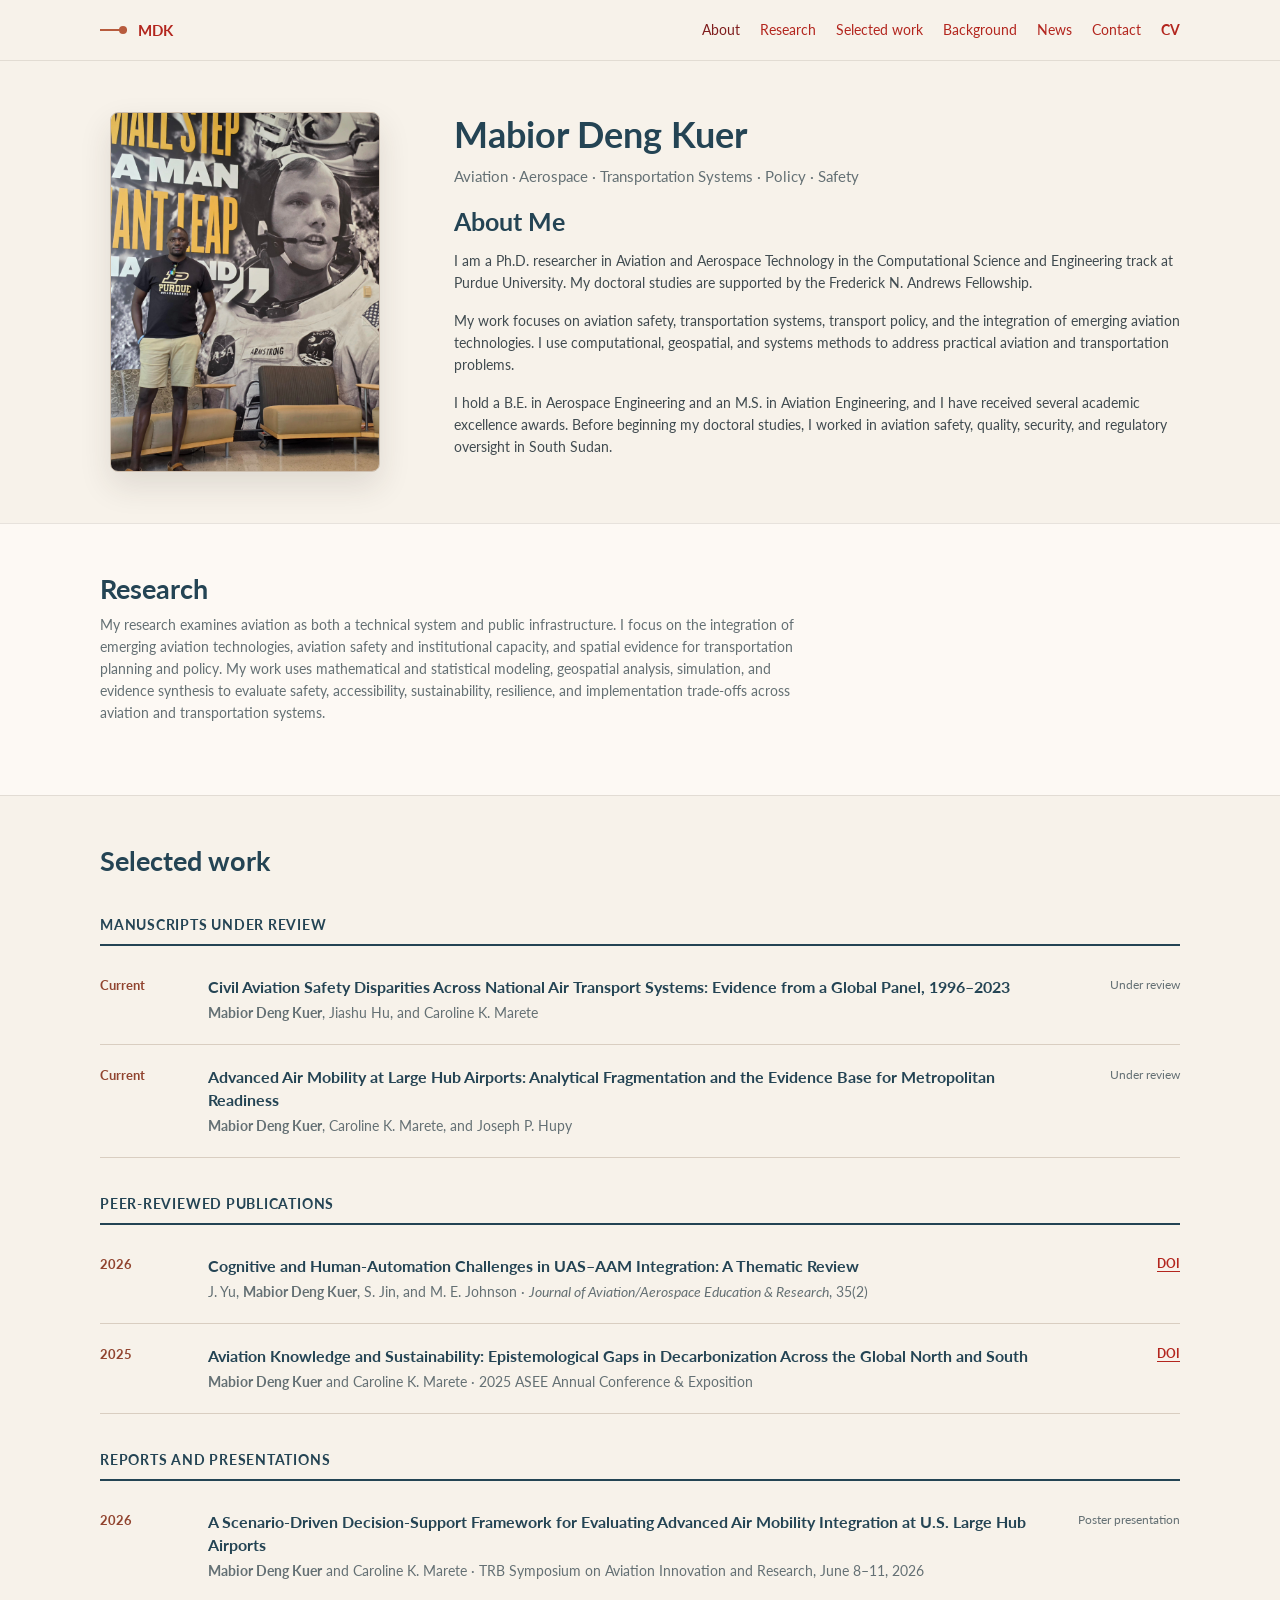
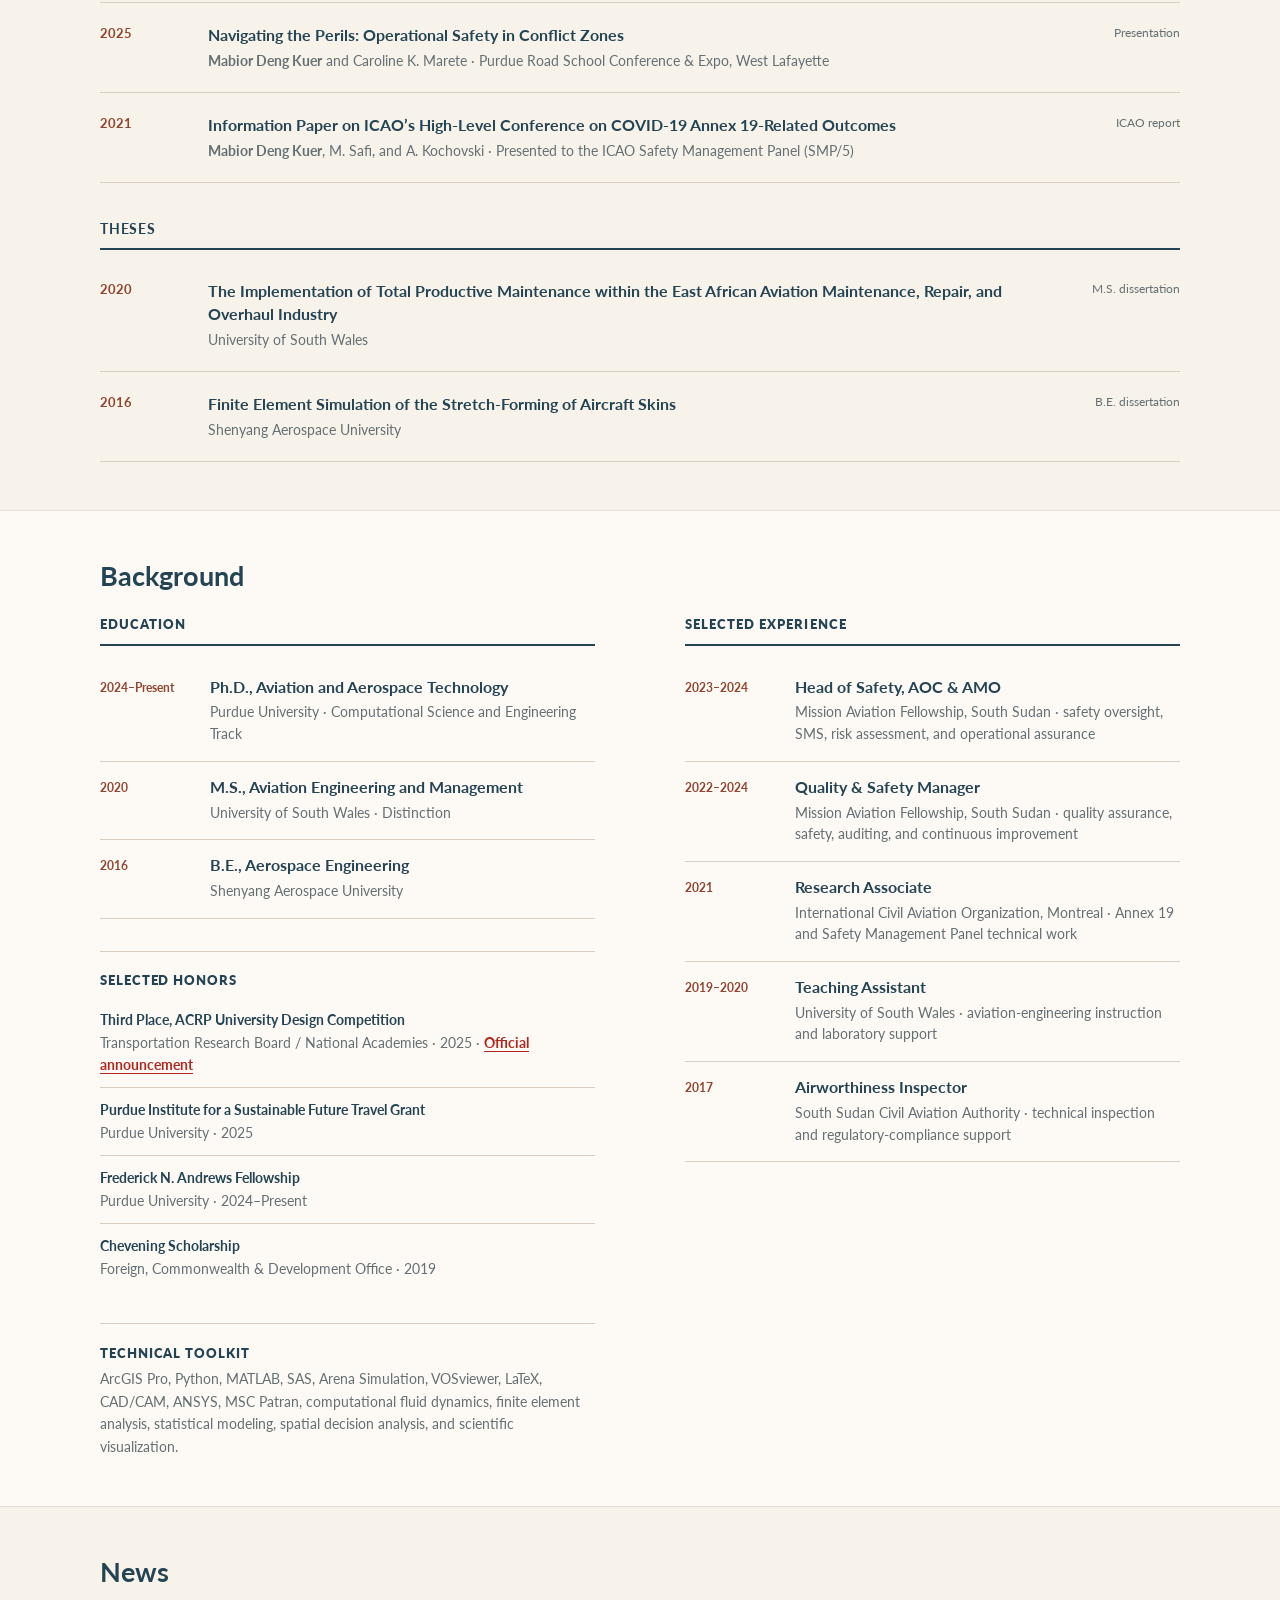
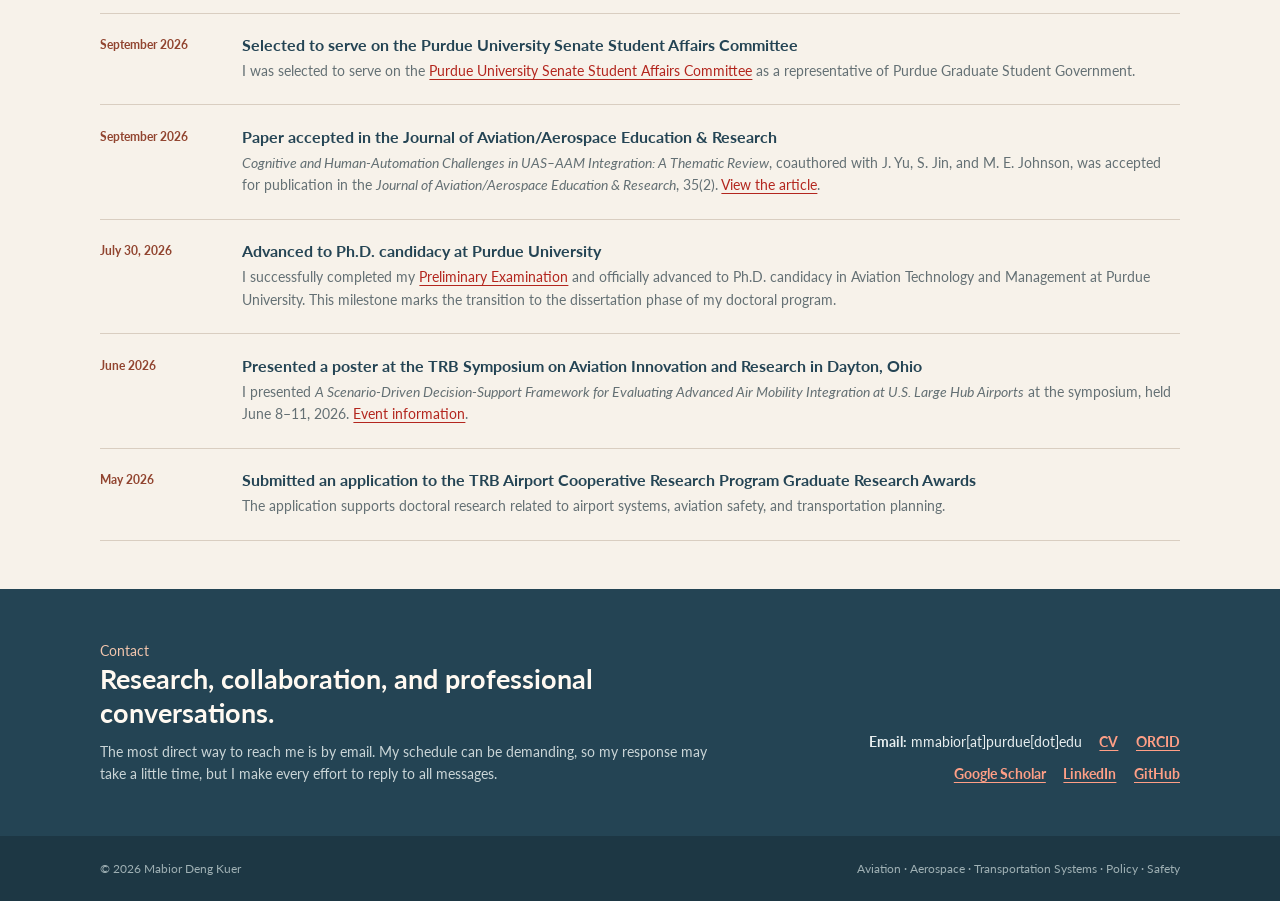
==== commit b88d589c: "Updated" ====
--- a/index.html
+++ b/index.html
@@ -425,7 +425,7 @@
 <time class="news-date" datetime="2026-07-30">July 30, 2026</time>
 <div>
 <h3>Advanced to Ph.D. candidacy at Purdue University</h3>
-<p>I successfully completed my Preliminary Examination and officially advanced to Ph.D. candidacy in Aviation Technology and Management at Purdue University. This milestone marks the transition to the dissertation phase of my doctoral program.</p>
+<p>I successfully completed my <a href="https://engineering.purdue.edu/ECE/Academics/Graduates/PHD/prelim-exam-instructions" rel="noopener" target="_blank">Preliminary Examination</a> and officially advanced to Ph.D. candidacy in Aviation Technology and Management at Purdue University. This milestone marks the transition to the dissertation phase of my doctoral program.</p>
 </div>
 </article>
 <article class="news-item">
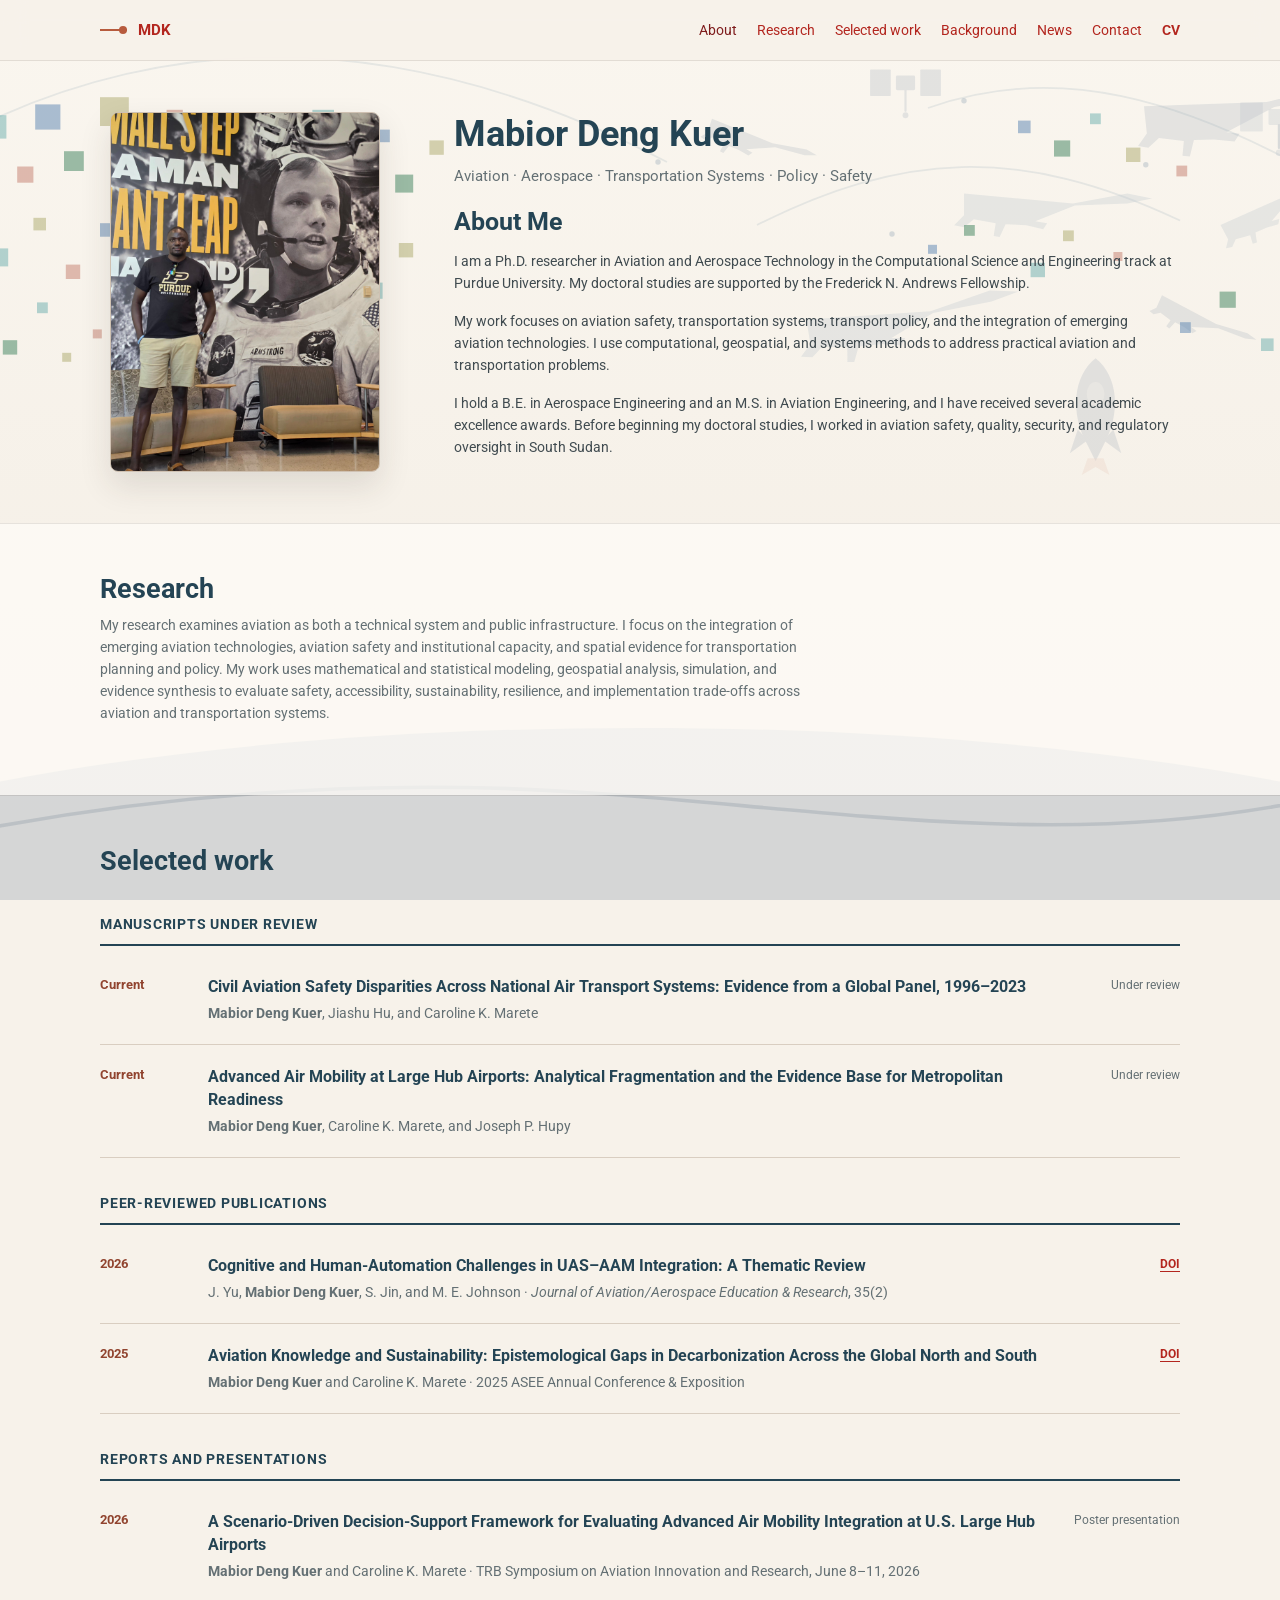
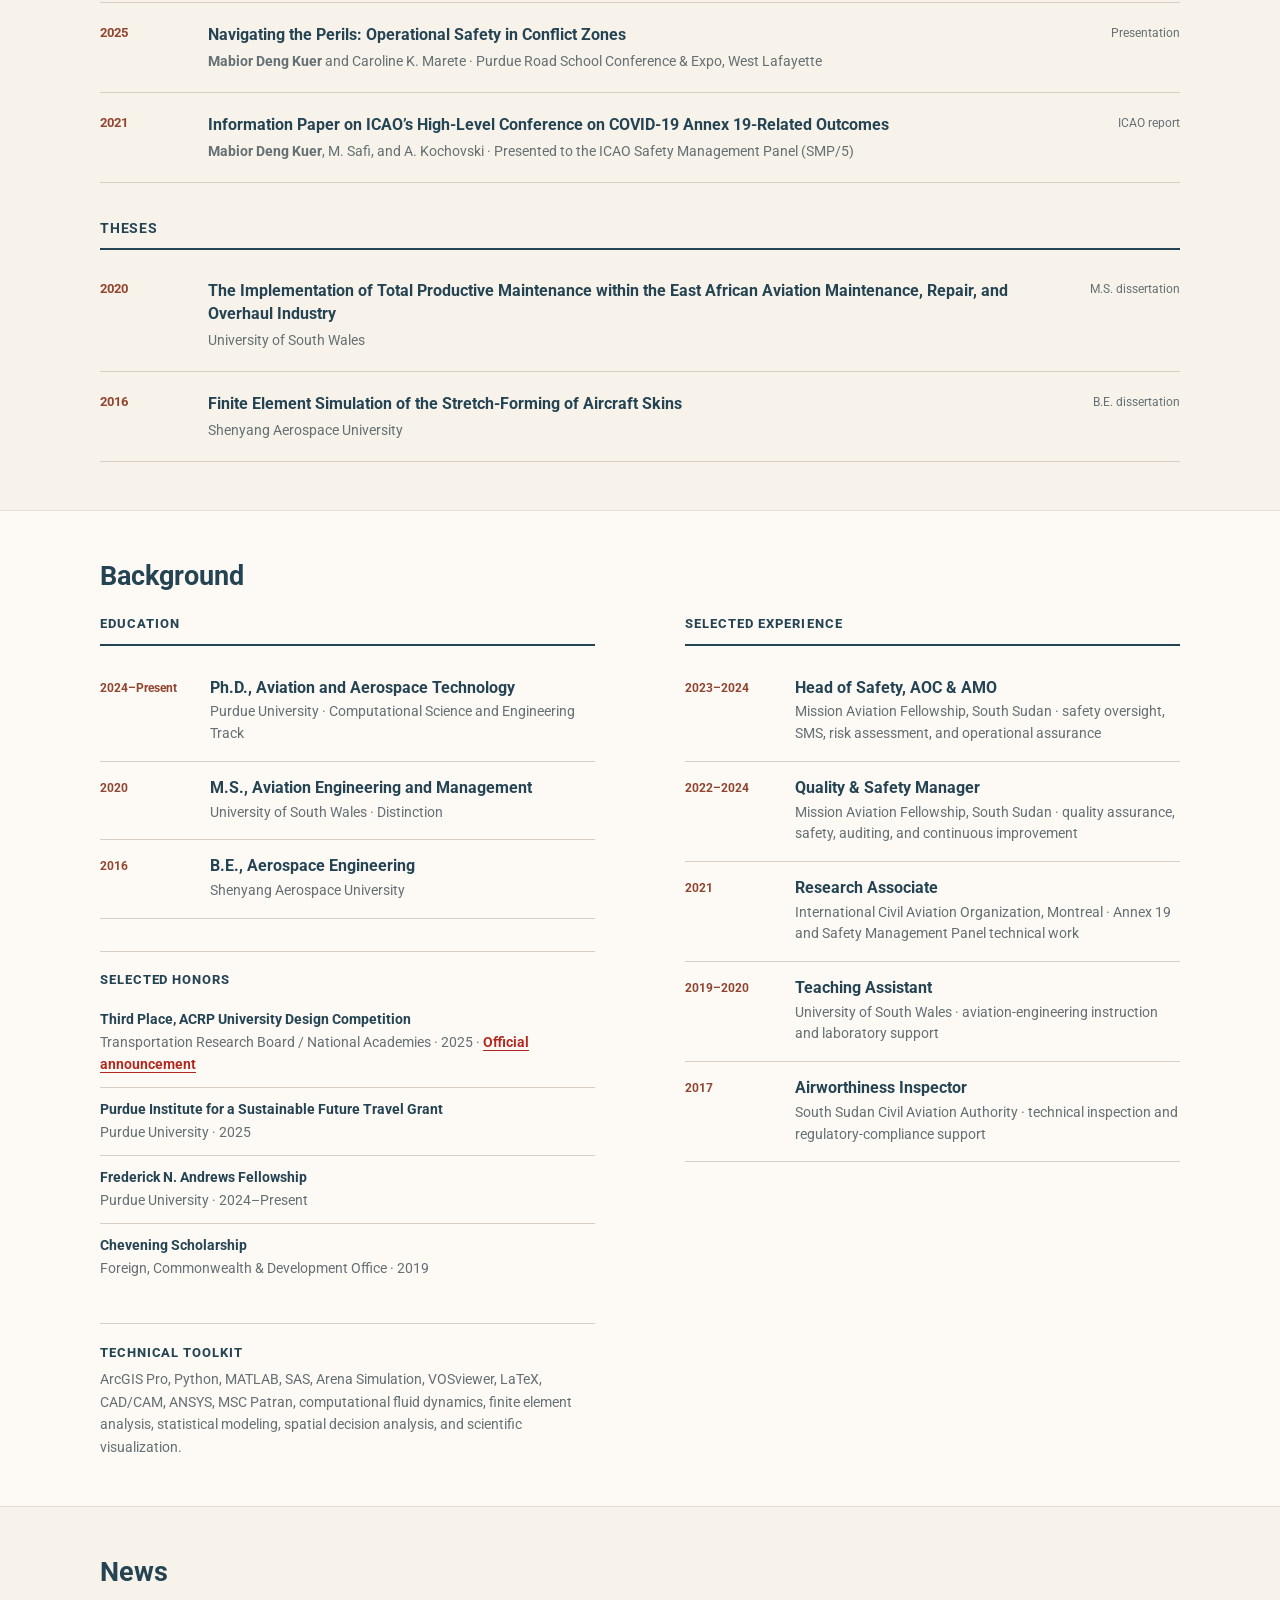
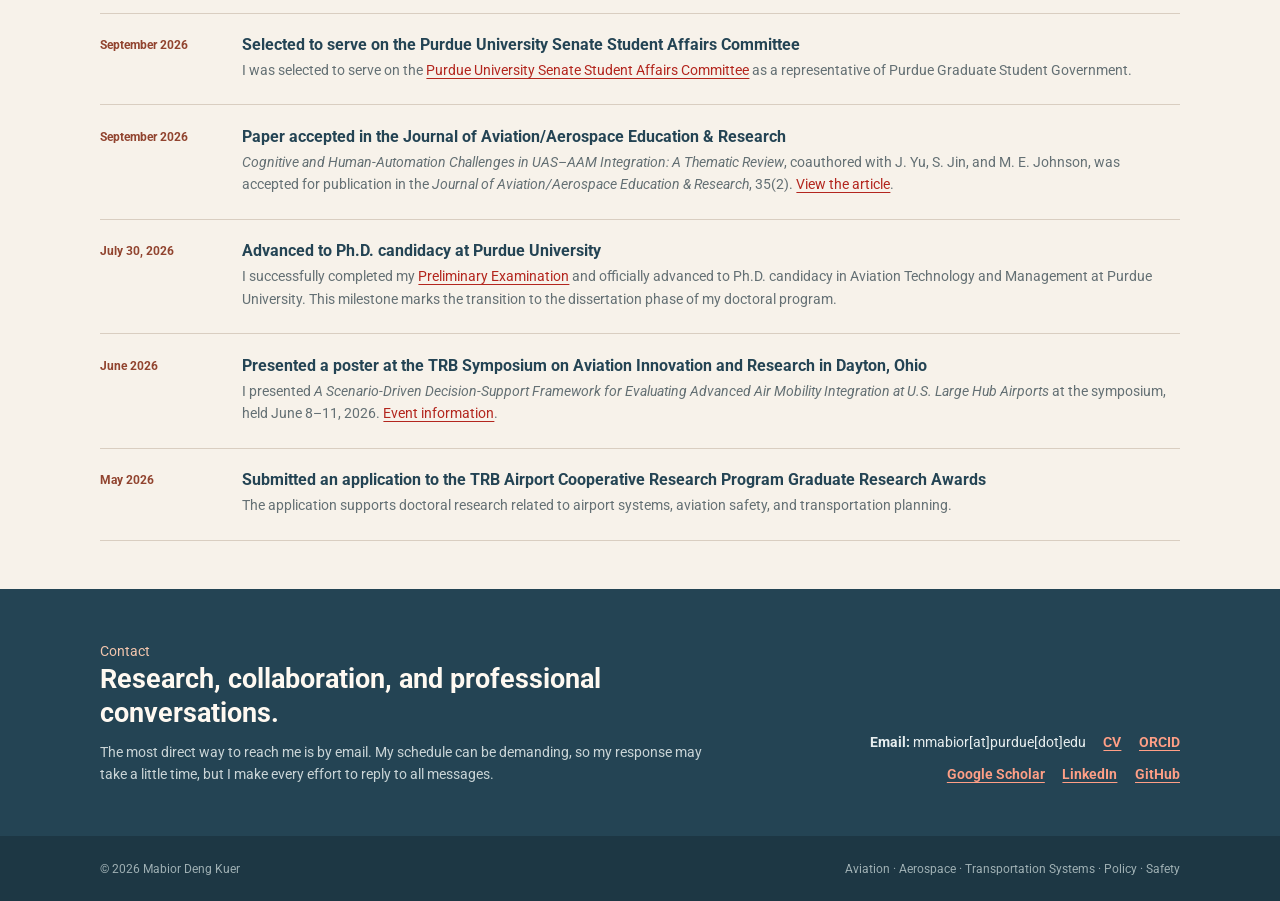
==== commit fb9dce43: "Mabior_Updated" ====
--- a/index.html
+++ b/index.html
@@ -14,7 +14,7 @@
 <link href="https://mabiordeng.github.io/" rel="canonical"/>
 <link href="https://fonts.googleapis.com" rel="preconnect"/>
 <link crossorigin="" href="https://fonts.gstatic.com" rel="preconnect"/>
-<link href="https://fonts.googleapis.com/css2?family=Lato:wght@400;700&amp;display=swap" rel="stylesheet"/>
+<link href="https://fonts.googleapis.com/css2?family=Roboto:wght@400;500;700&amp;display=swap" rel="stylesheet"/>
 <style>
     :root {
       --paper: #f7f2ea;
@@ -28,15 +28,15 @@
       --line: #d9cec1;
       --soft-line: rgba(75, 61, 48, .12);
       --max: 1080px;
-      --sans: "Lato", Arial, Helvetica, sans-serif;
-      --serif: "Lato", Arial, Helvetica, sans-serif;
+      --sans: "Roboto", Arial, Helvetica, sans-serif;
+      --serif: "Roboto", Arial, Helvetica, sans-serif;
     }
     * { box-sizing: border-box; }
     html { scroll-behavior: smooth; }
     body {
       margin: 0;
       color: var(--ink);
-      background: var(--paper);
+      background: var(--paper) url('aero-background.svg') center top / cover fixed no-repeat;
       font-family: var(--sans);
       font-size: 14px;
       line-height: 1.58;
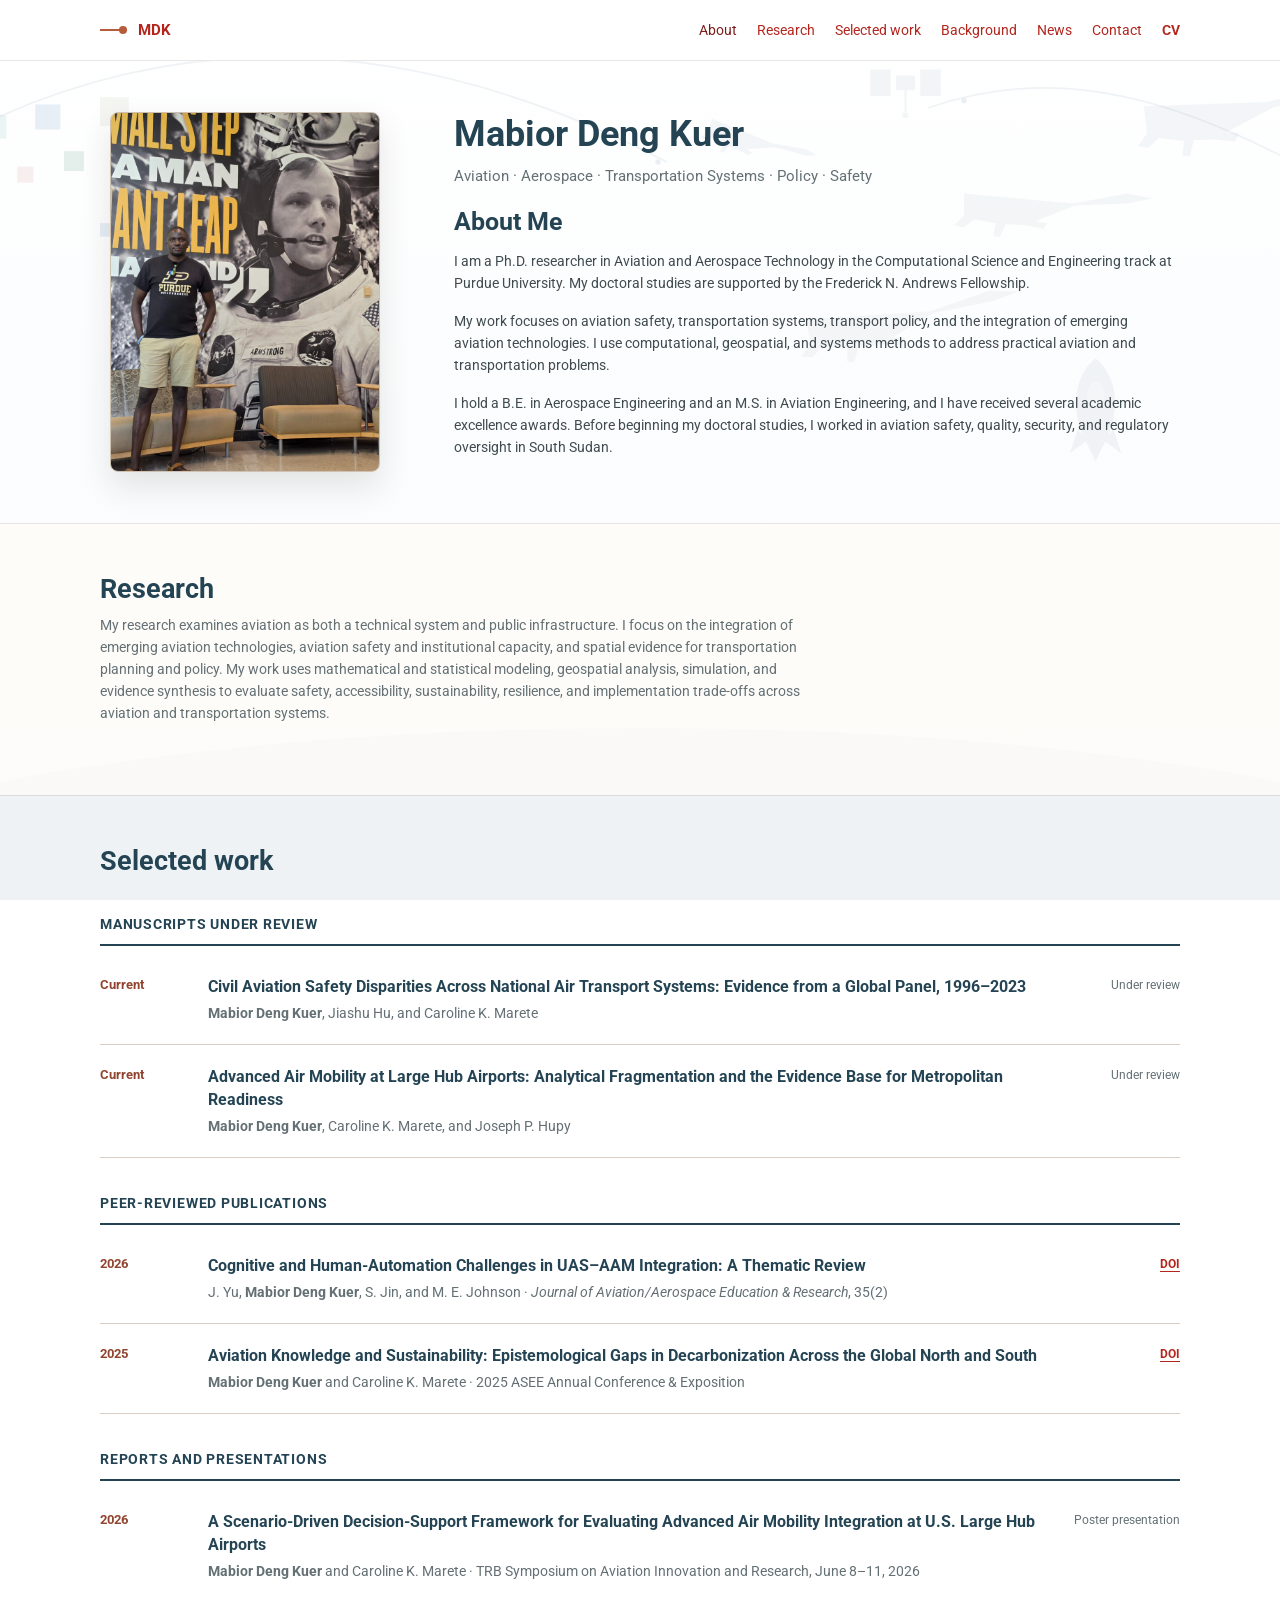
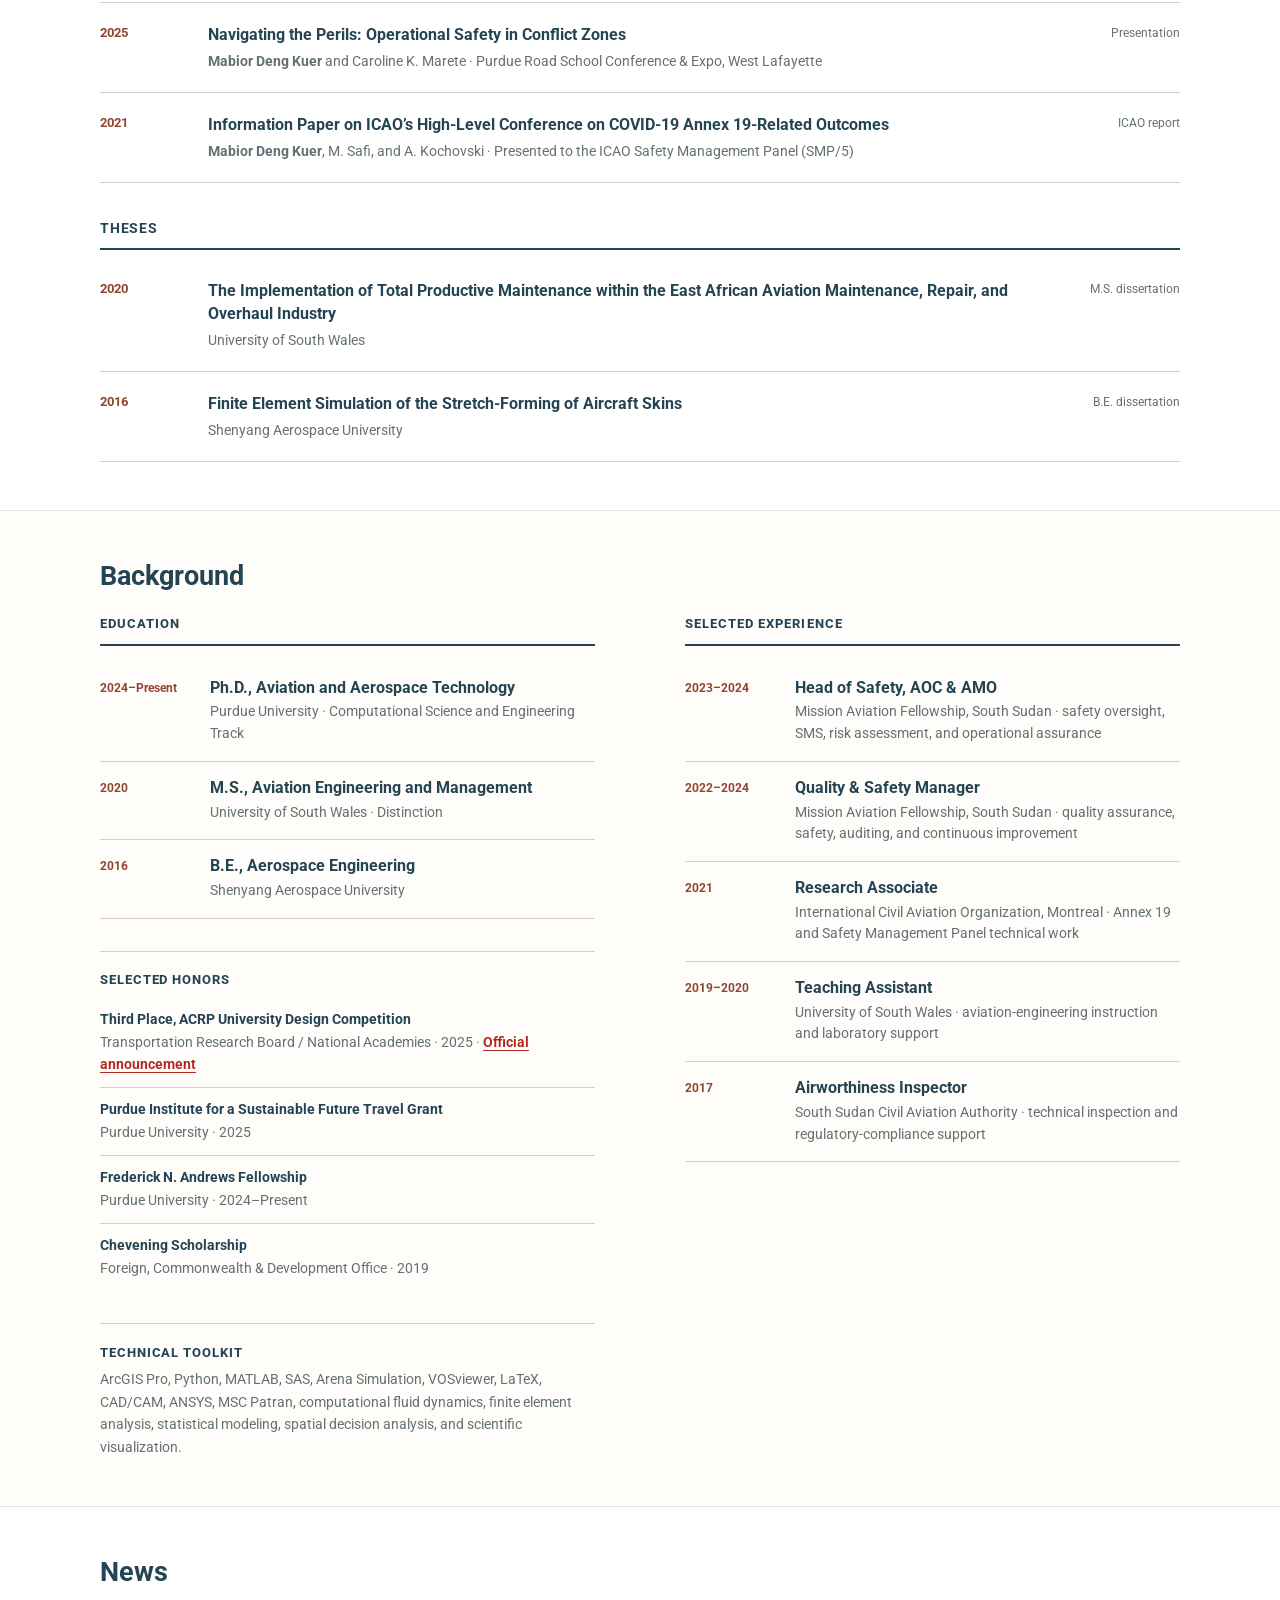
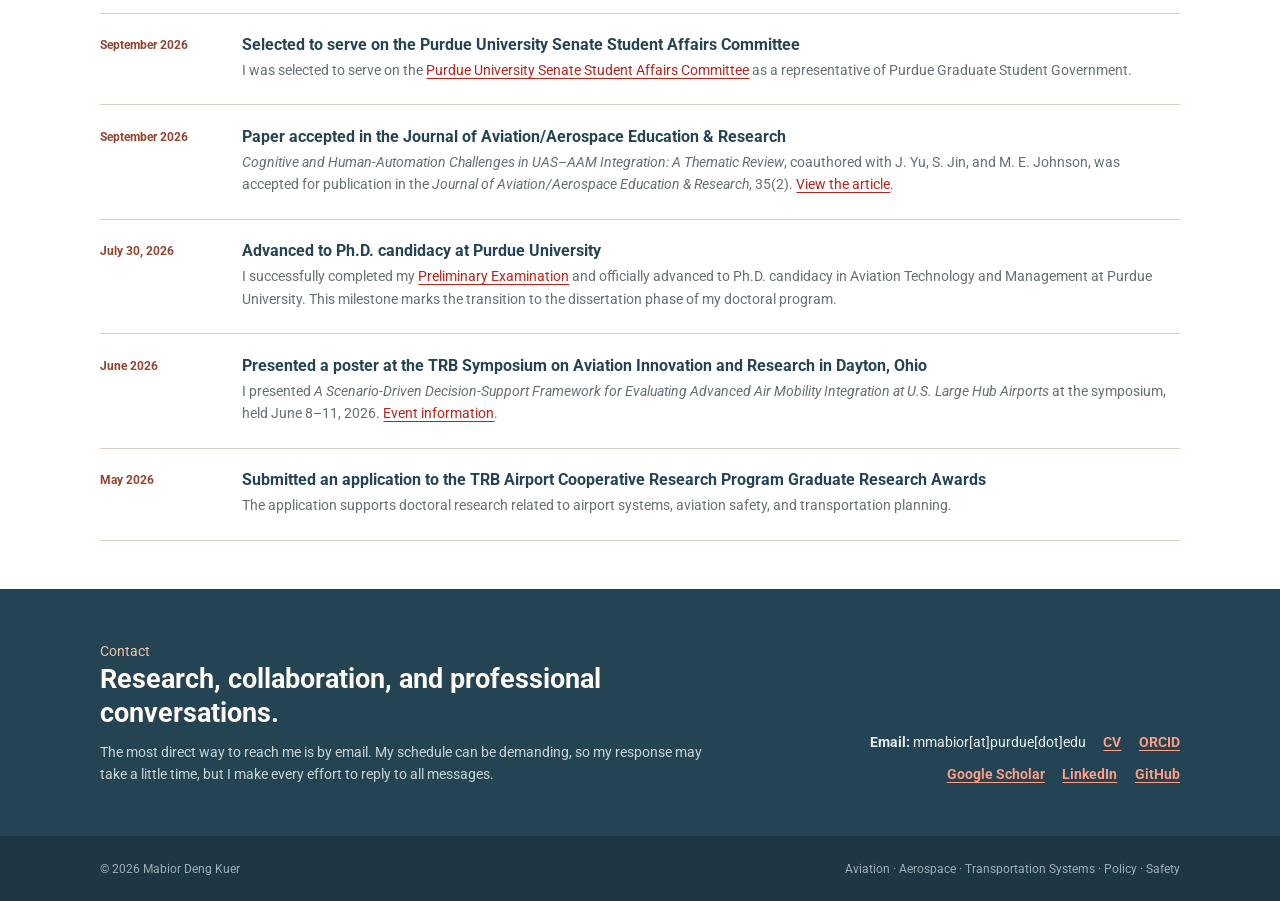
==== commit 5750769a: "Mabior_1" ====
--- a/index.html
+++ b/index.html
@@ -17,8 +17,8 @@
 <link href="https://fonts.googleapis.com/css2?family=Roboto:wght@400;500;700&amp;display=swap" rel="stylesheet"/>
 <style>
     :root {
-      --paper: #f7f2ea;
-      --paper-light: #fffdf9;
+      --paper: #ffffff;
+      --paper-light: #ffffff;
       --ink: #25323a;
       --muted: #647074;
       --navy: #244454;
@@ -53,7 +53,7 @@
       position: sticky;
       top: 0;
       z-index: 100;
-      background: rgba(247, 242, 234, .94);
+      background: rgba(255, 255, 255, .94);
       border-bottom: 1px solid var(--soft-line);
       backdrop-filter: blur(12px);
     }
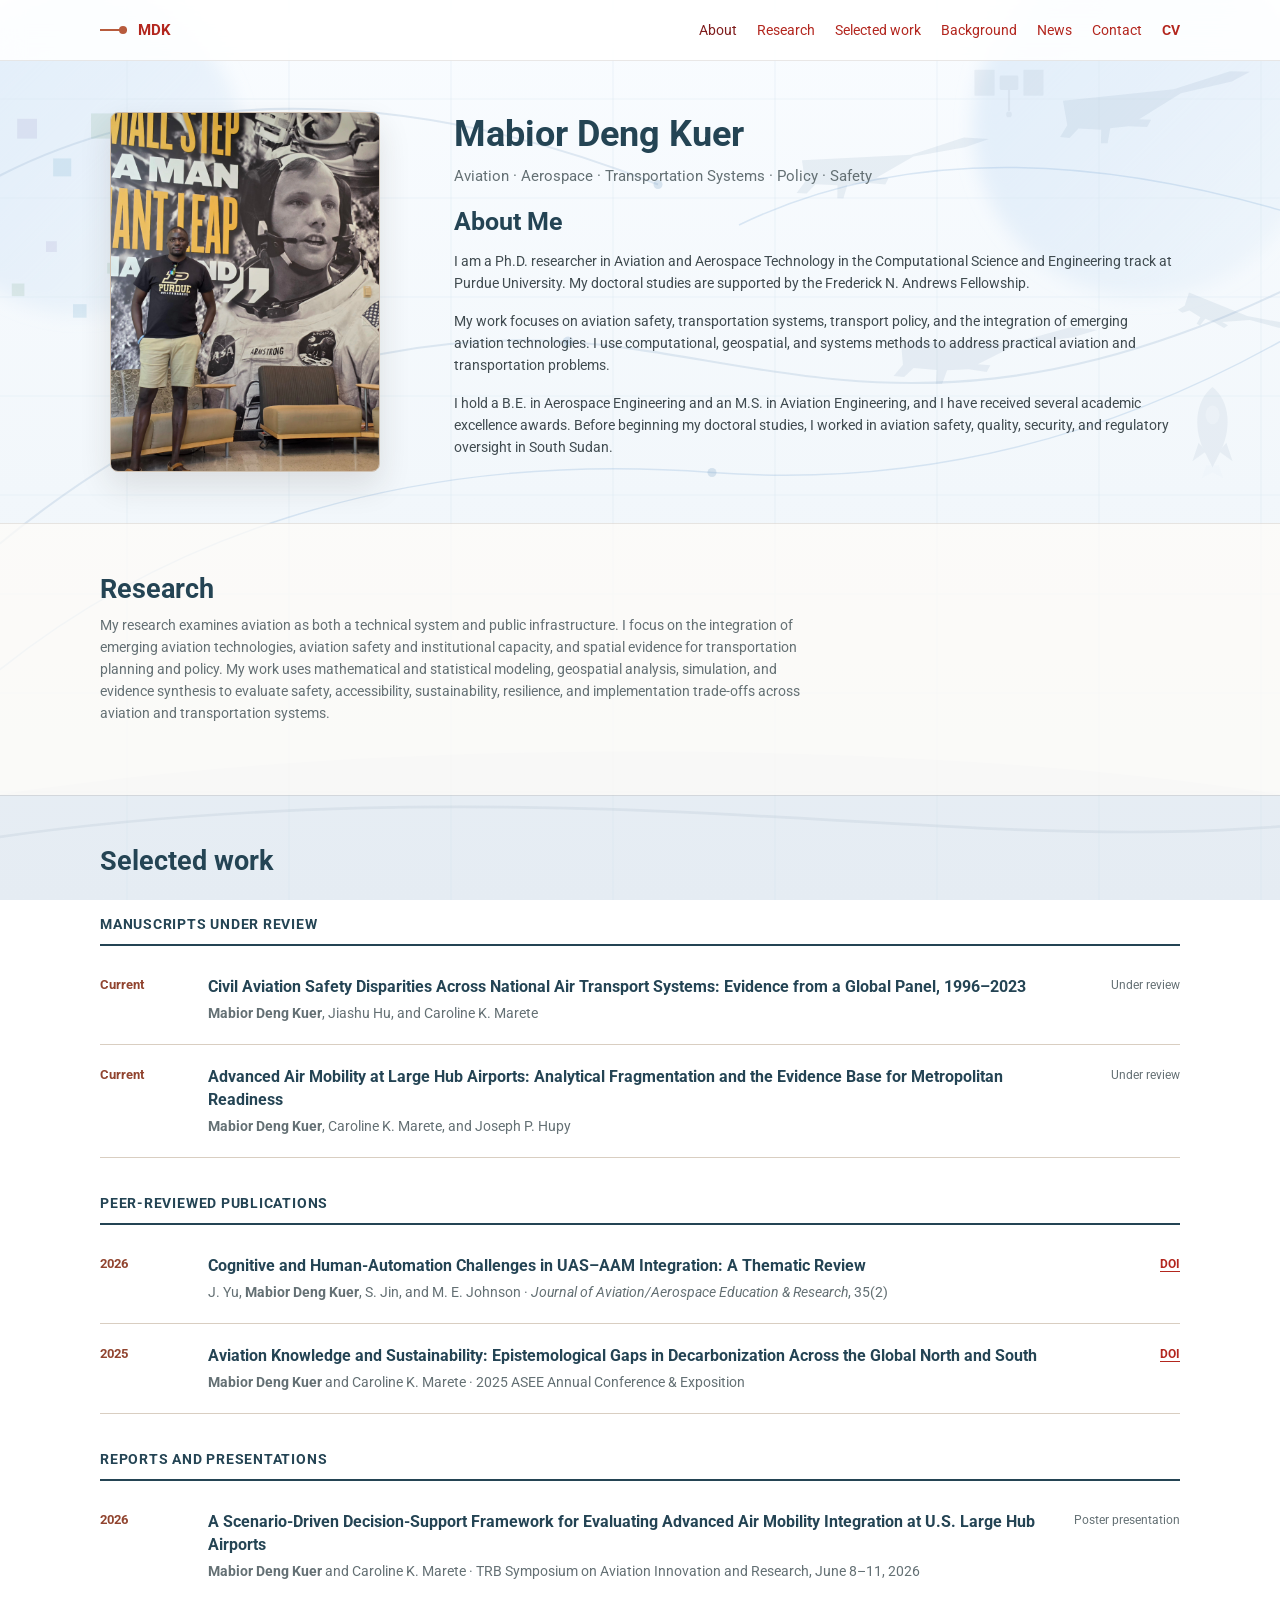
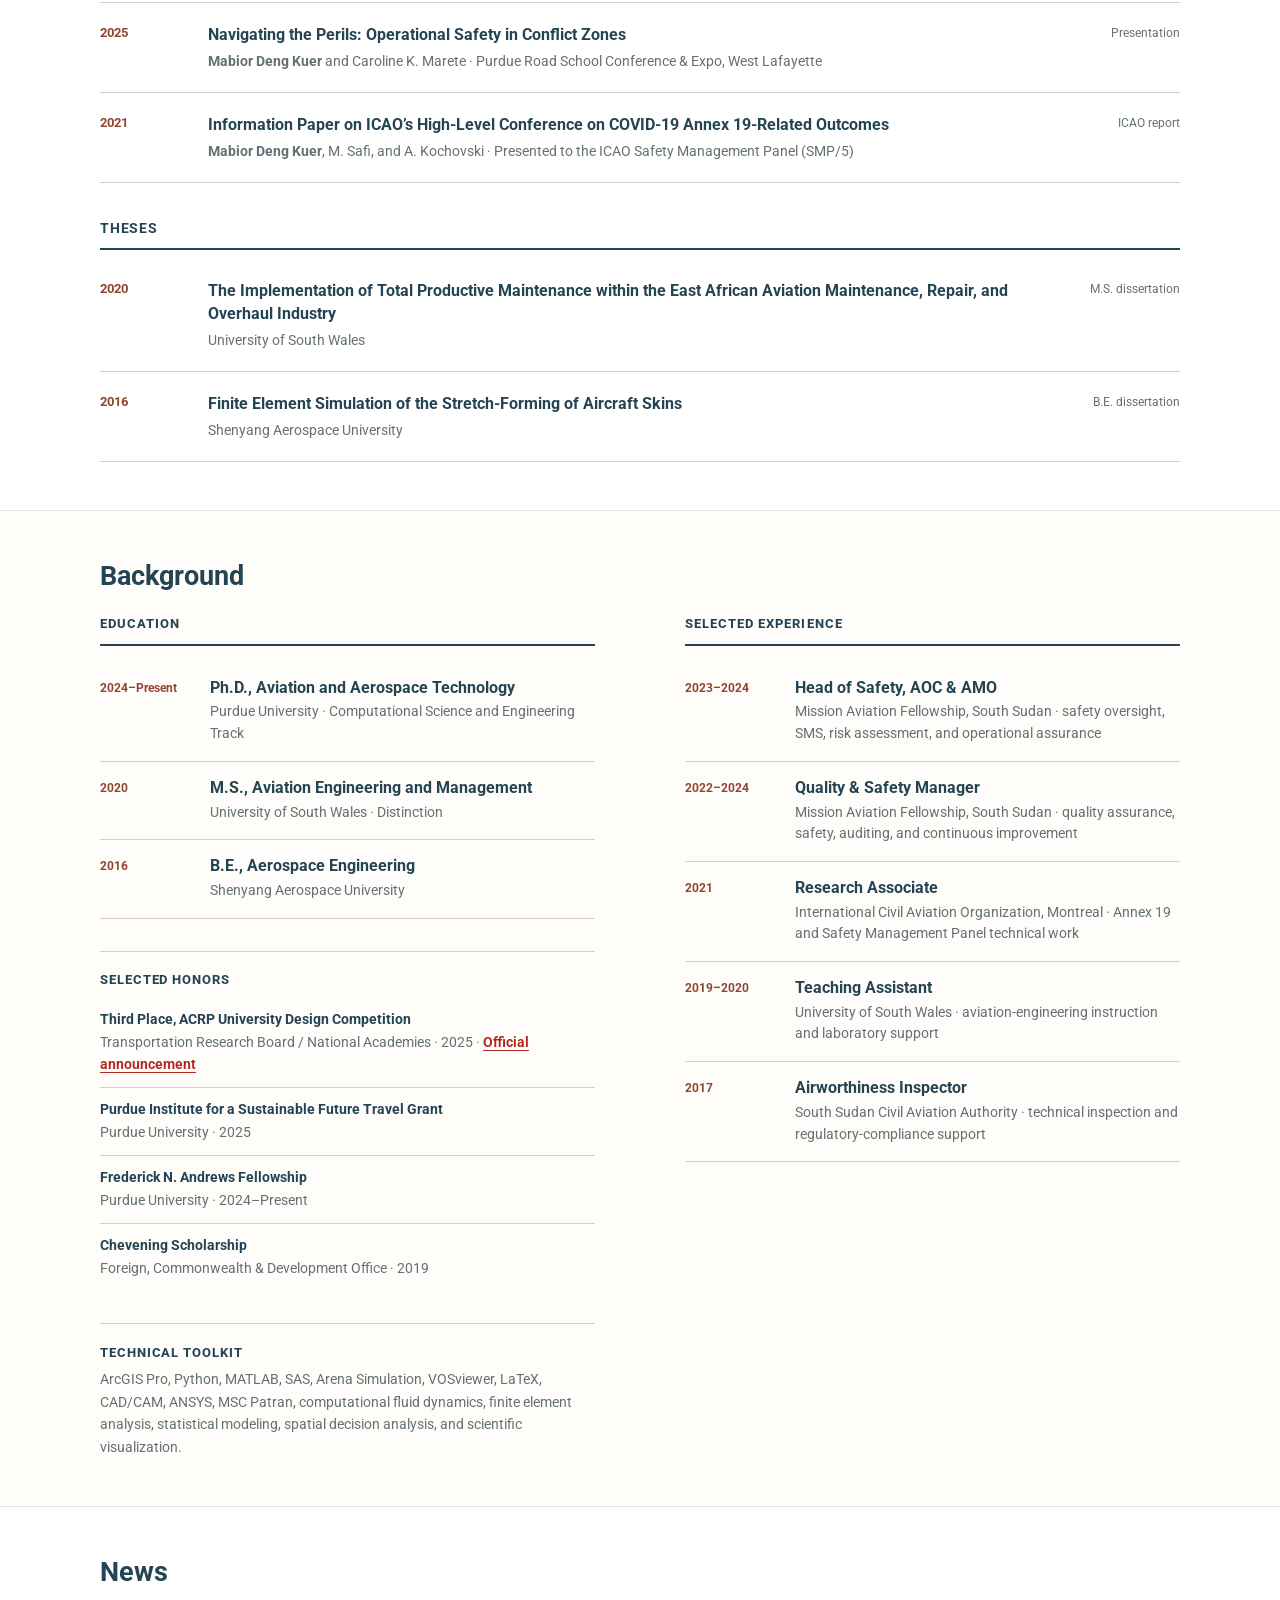
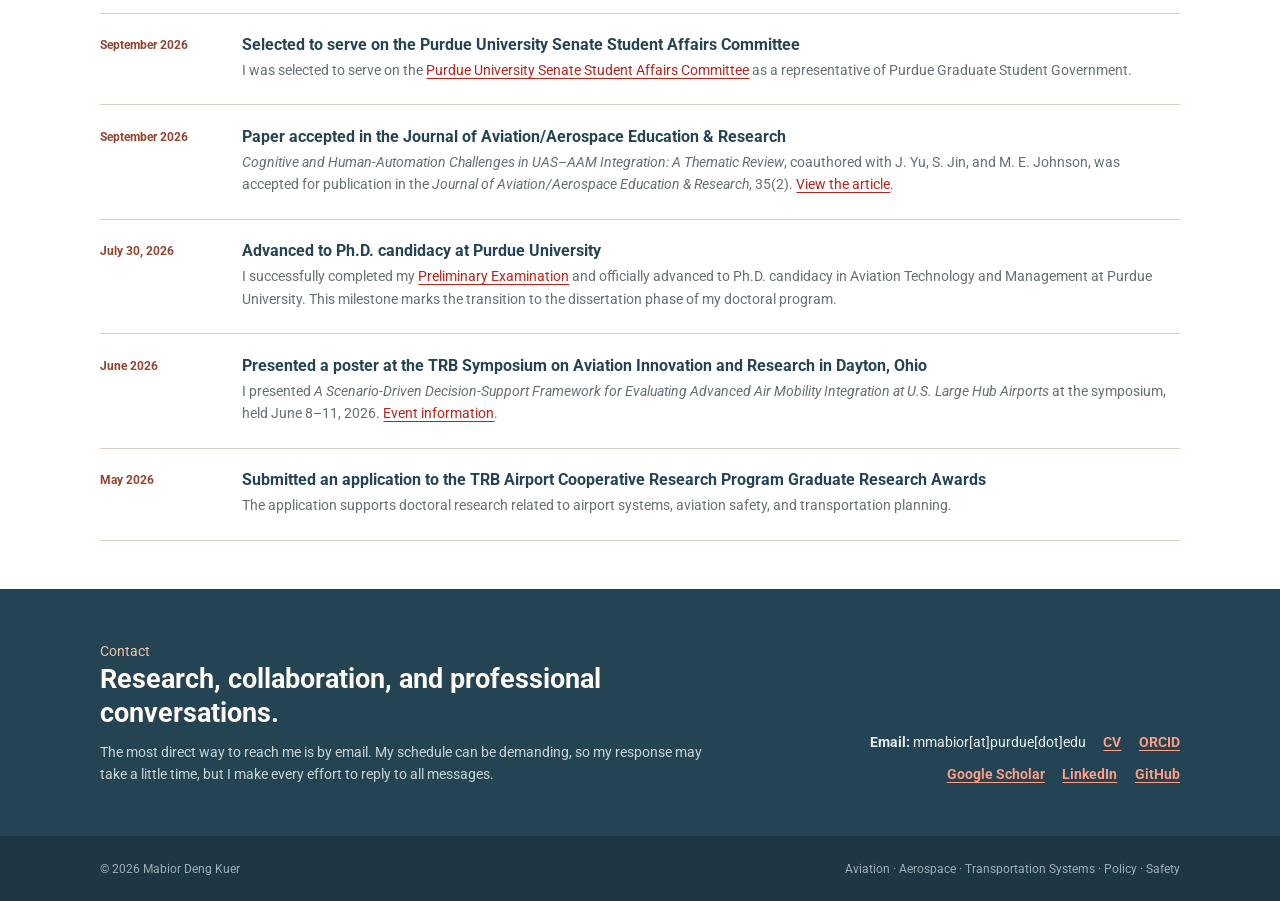
==== commit 2ef69c4d: "Mabior_Updated" ====
--- a/index.html
+++ b/index.html
@@ -36,7 +36,7 @@
     body {
       margin: 0;
       color: var(--ink);
-      background: var(--paper) url('aero-background.svg') center top / cover fixed no-repeat;
+      background: var(--paper) url('futuristic-background.svg') center top / cover fixed no-repeat;
       font-family: var(--sans);
       font-size: 14px;
       line-height: 1.58;
@@ -53,7 +53,7 @@
       position: sticky;
       top: 0;
       z-index: 100;
-      background: rgba(255, 255, 255, .94);
+      background: rgba(255, 255, 255, .88);
       border-bottom: 1px solid var(--soft-line);
       backdrop-filter: blur(12px);
     }
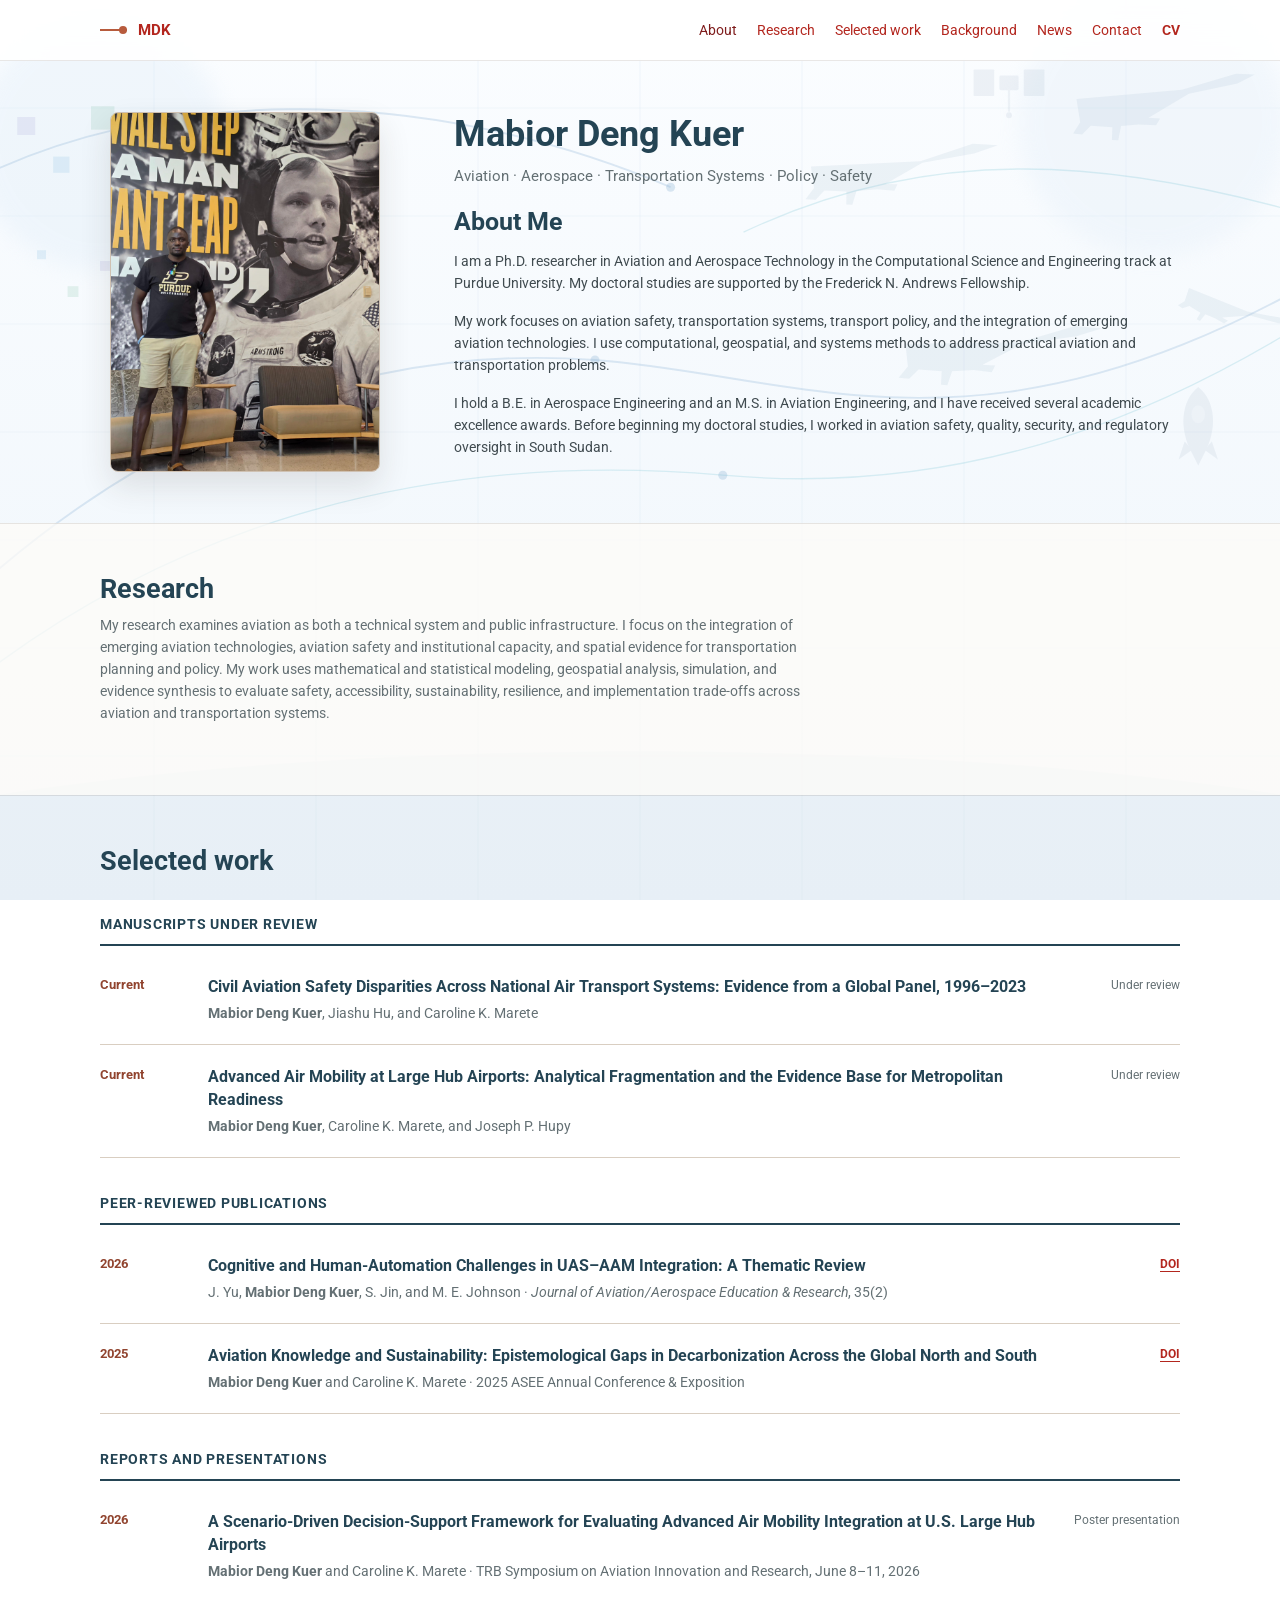
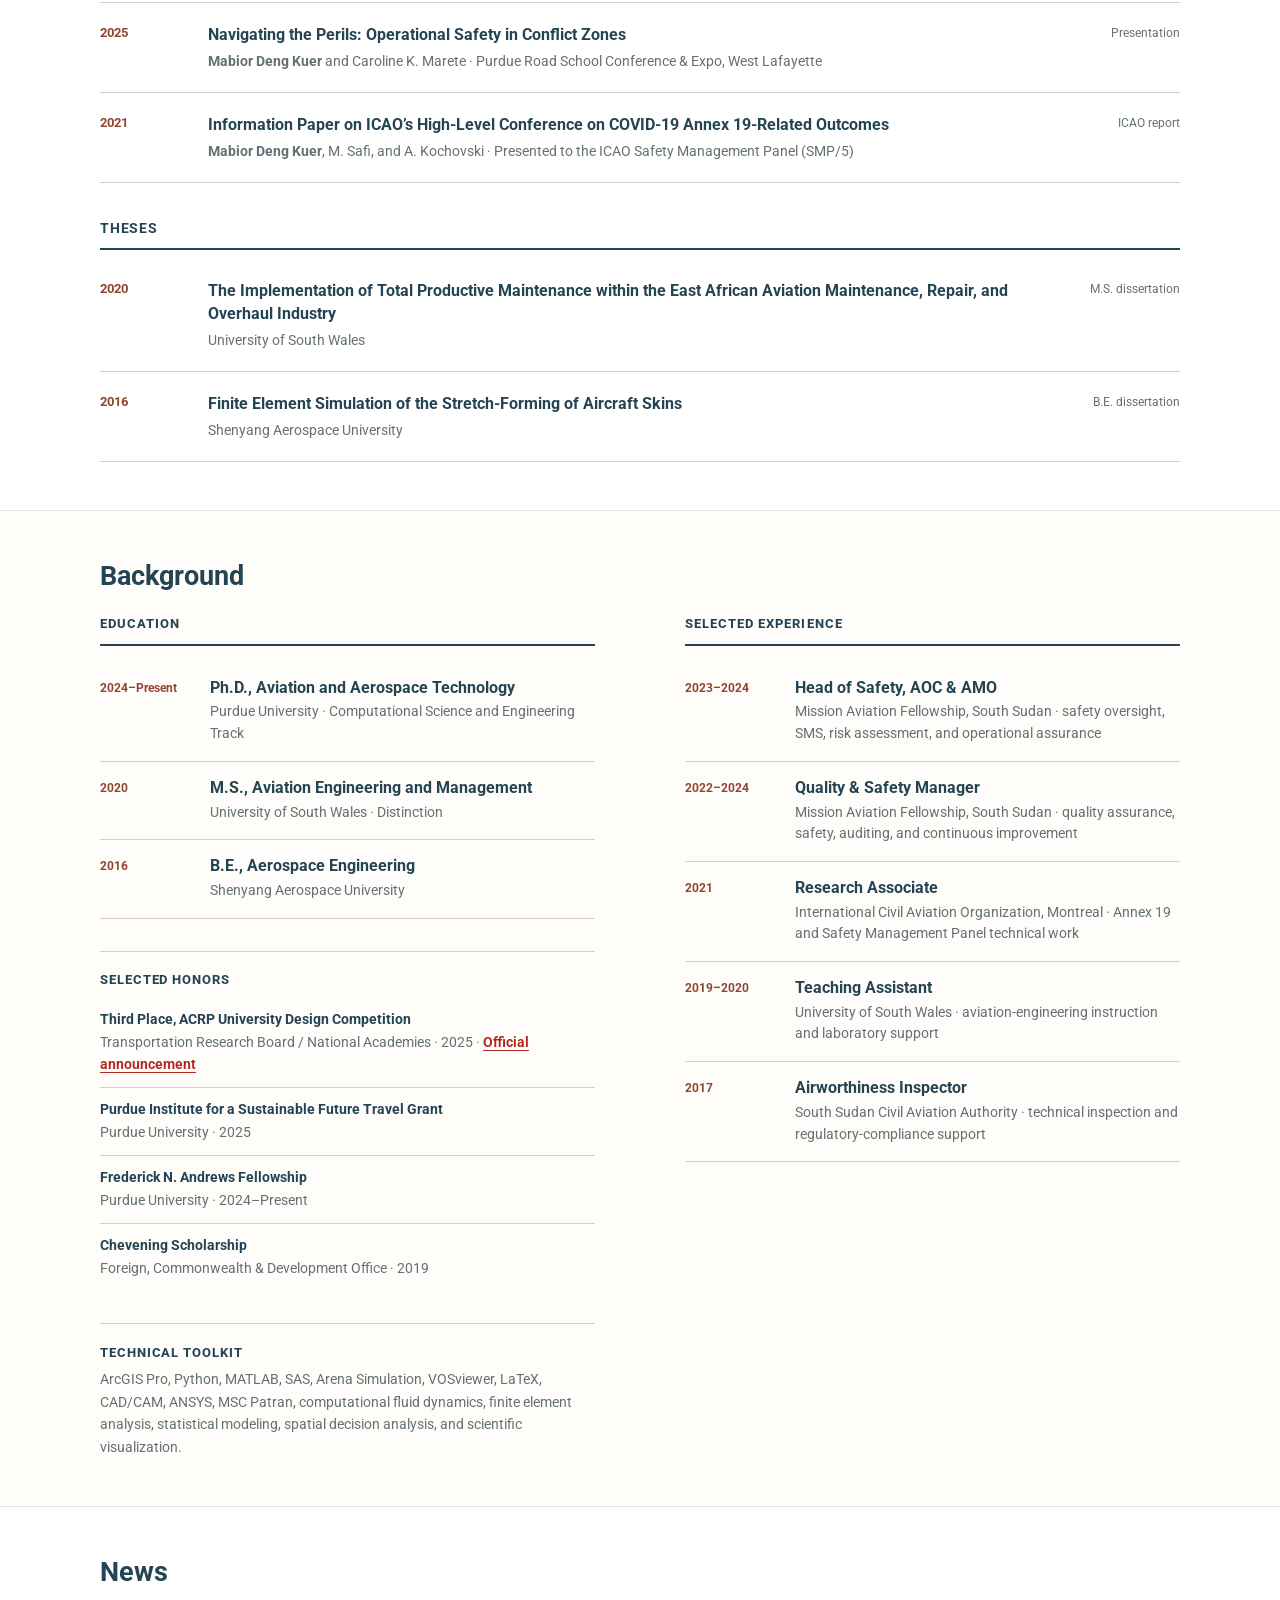
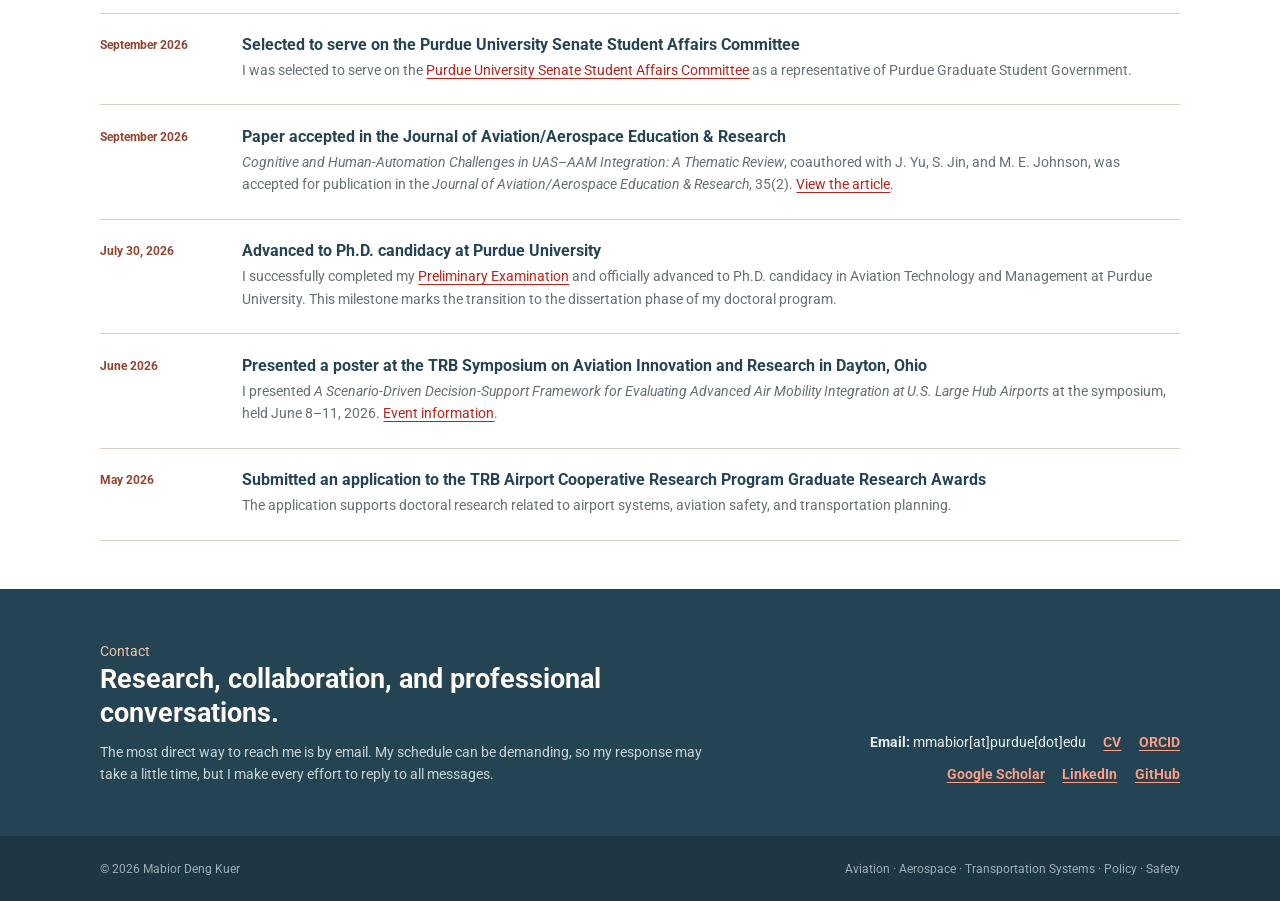
==== commit 5e25d4cf: "Mabior_Updated" ====
--- a/index.html
+++ b/index.html
@@ -36,7 +36,7 @@
     body {
       margin: 0;
       color: var(--ink);
-      background: var(--paper) url('futuristic-background.svg') center top / cover fixed no-repeat;
+      background: var(--paper) url('futuristic-background-hightech.svg') center top / cover fixed no-repeat;
       font-family: var(--sans);
       font-size: 14px;
       line-height: 1.58;
